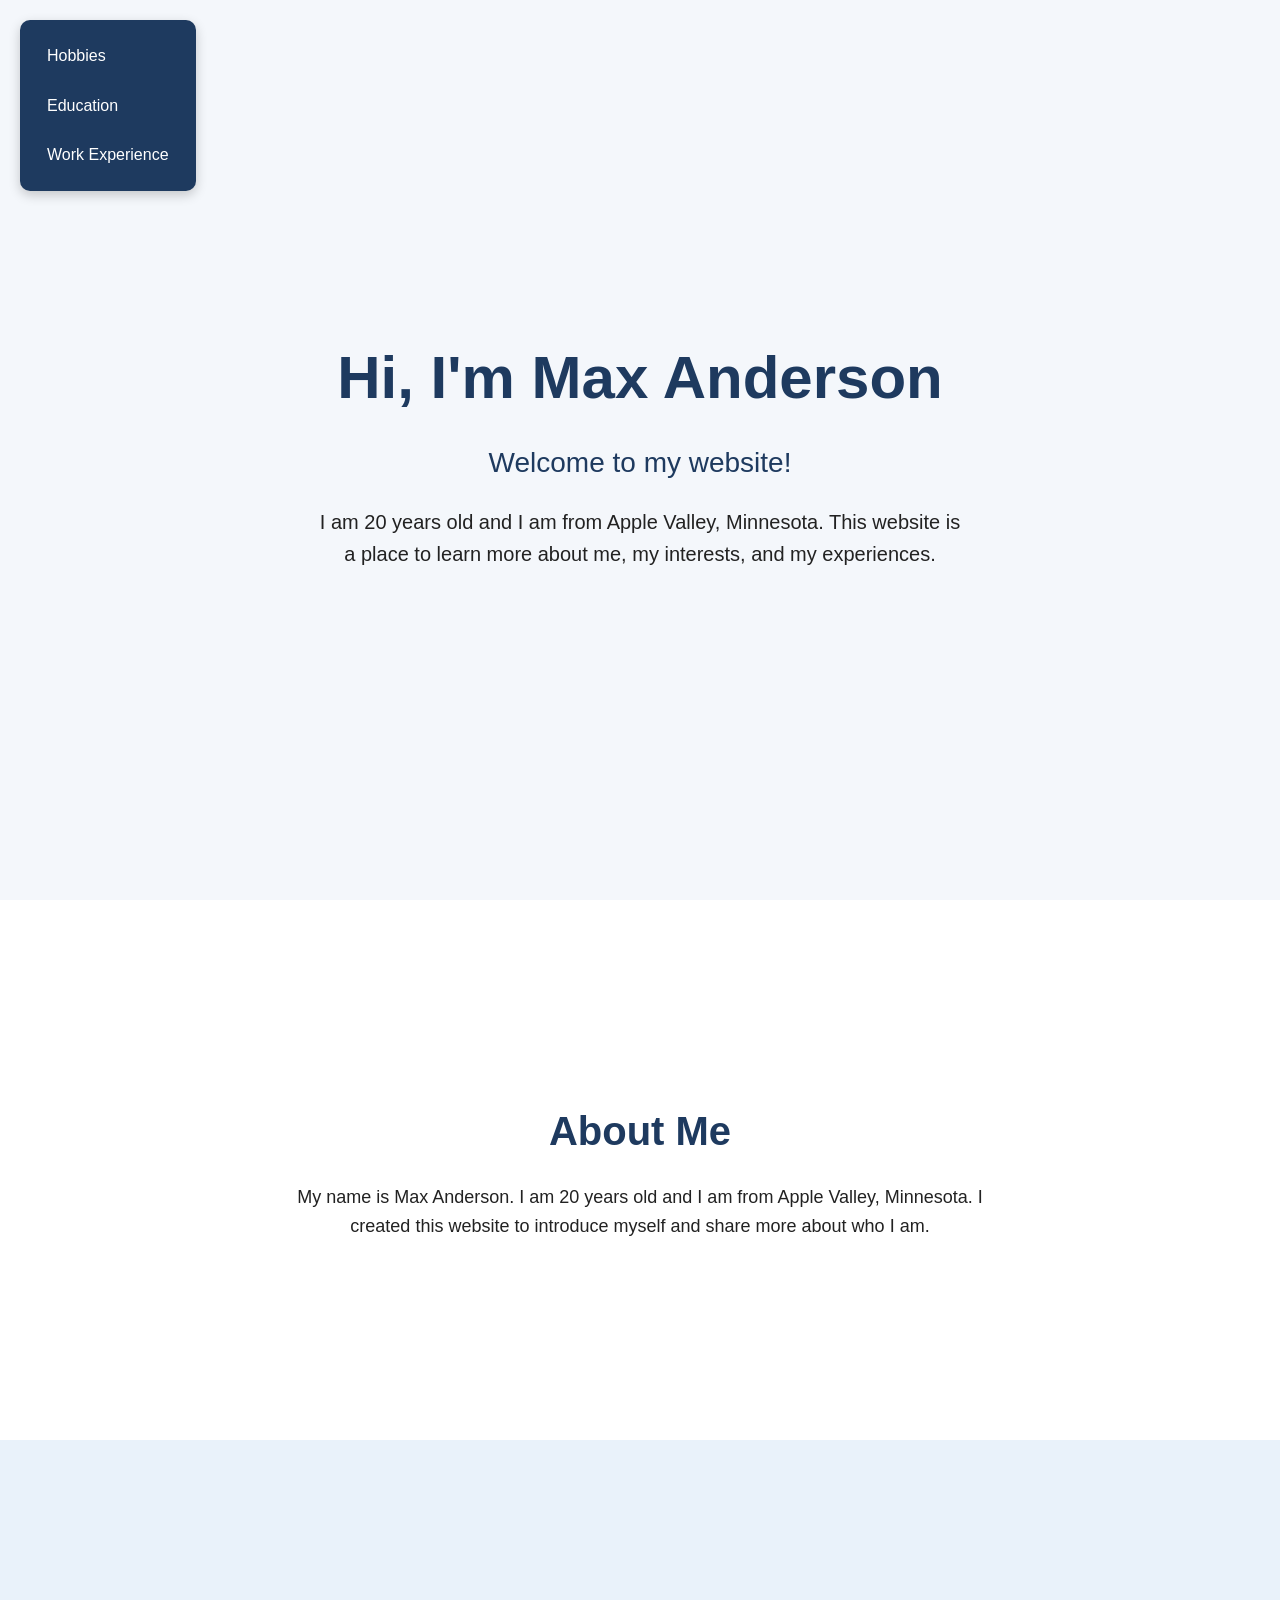
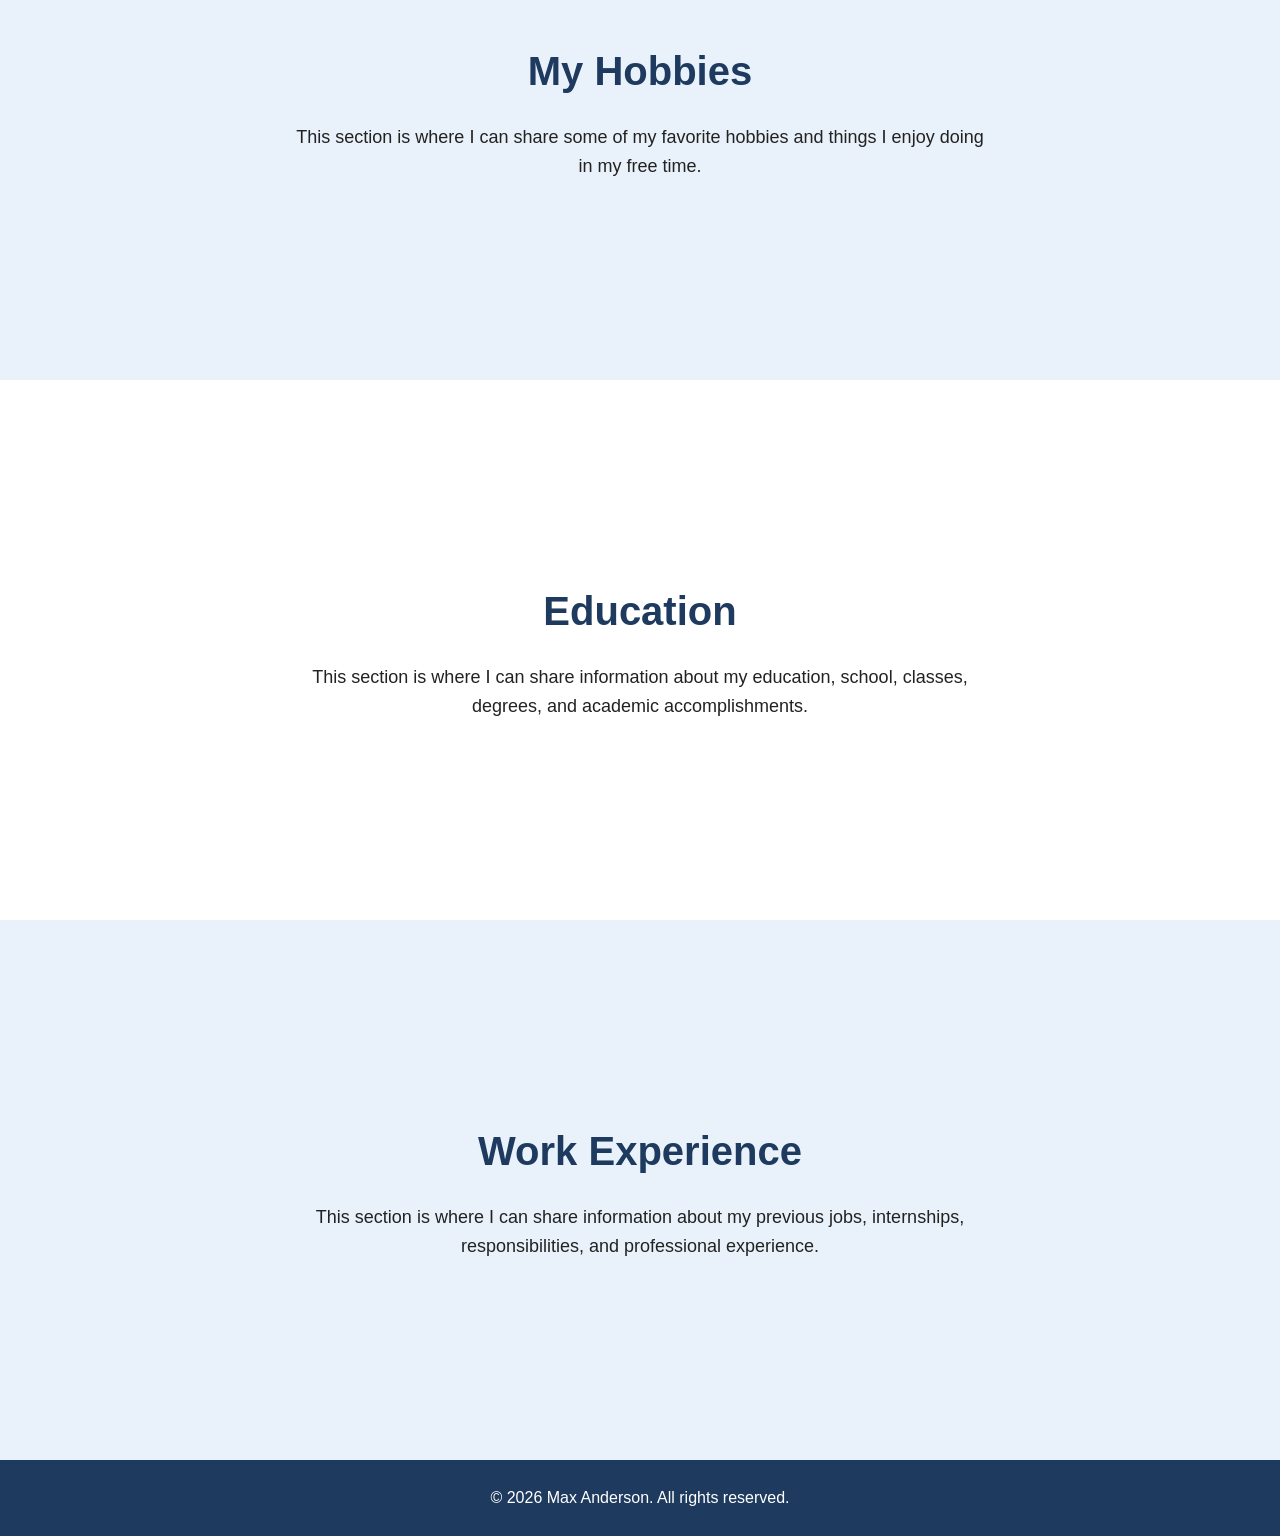
==== index.html @ d9eafe26 "Rename index.html2 to index.html" ====
<!DOCTYPE html>
<html lang="en">
<head>
    <meta charset="UTF-8">
    <meta name="viewport" content="width=device-width, initial-scale=1.0">

    <title>Max Anderson | Personal Website</title>

    <style>
        /* ------------------------------
           GENERAL PAGE STYLING
        ------------------------------ */

        * {
            margin: 0;
            padding: 0;
            box-sizing: border-box;
        }

        html {
            scroll-behavior: smooth;
        }

        body {
            font-family: Arial, sans-serif;
            background-color: #f4f7fb;
            color: #222;
            line-height: 1.6;
        }


        /* ------------------------------
           NAVIGATION
        ------------------------------ */

        #main-navigation {
            position: fixed;
            top: 20px;
            left: 20px;

            display: flex;
            flex-direction: column;
            gap: 8px;

            background-color: #1e3a5f;
            padding: 15px;

            border-radius: 10px;

            box-shadow: 0 4px 12px rgba(0, 0, 0, 0.2);

            z-index: 1000;
        }

        #main-navigation a {
            color: white;
            text-decoration: none;

            font-size: 16px;

            padding: 8px 12px;

            border-radius: 5px;

            transition: background-color 0.3s ease;
        }

        #main-navigation a:hover {
            background-color: #35658f;
        }


        /* ------------------------------
           HERO / HOME SECTION
        ------------------------------ */

        .hero {
            min-height: 100vh;

            display: flex;
            flex-direction: column;

            justify-content: center;
            align-items: center;

            text-align: center;

            padding: 40px 20px;
        }

        .hero h1 {
            font-size: 60px;
            color: #1e3a5f;
            margin-bottom: 15px;
        }

        .hero h2 {
            font-size: 28px;
            font-weight: normal;
            margin-bottom: 20px;
        }

        .hero p {
            font-size: 20px;
            max-width: 650px;
        }


        /* ------------------------------
           GENERAL SECTION STYLING
        ------------------------------ */

        section:not(.hero) {
            min-height: 60vh;

            display: flex;
            flex-direction: column;

            justify-content: center;
            align-items: center;

            text-align: center;

            padding: 80px 20px;
        }

        section h2 {
            font-size: 40px;
            color: #1e3a5f;
            margin-bottom: 20px;
        }

        section p {
            max-width: 700px;
            font-size: 18px;
        }


        /* ------------------------------
           ABOUT SECTION
        ------------------------------ */

        #about {
            background-color: white;
        }


        /* ------------------------------
           HOBBIES SECTION
        ------------------------------ */

        #hobbies {
            background-color: #e9f2fa;
        }


        /* ------------------------------
           EDUCATION SECTION
        ------------------------------ */

        #education {
            background-color: white;
        }


        /* ------------------------------
           WORK EXPERIENCE SECTION
        ------------------------------ */

        #work {
            background-color: #e9f2fa;
        }


        /* ------------------------------
           FOOTER
        ------------------------------ */

        footer {
            background-color: #1e3a5f;
            color: white;

            text-align: center;

            padding: 25px;
        }


        /* ------------------------------
           MOBILE RESPONSIVE DESIGN
        ------------------------------ */

        @media (max-width: 600px) {

            #main-navigation {
                top: 10px;
                left: 10px;

                padding: 10px;
            }

            #main-navigation a {
                font-size: 14px;
                padding: 6px 8px;
            }

            .hero h1 {
                font-size: 42px;
            }

            .hero h2 {
                font-size: 22px;
            }

            .hero p {
                font-size: 17px;
            }

            section h2 {
                font-size: 32px;
            }
        }
    </style>
</head>


<body>

    <!-- ==============================
         NAVIGATION MENU
    =============================== -->

    <nav id="main-navigation">
        <a href="#hobbies">Hobbies</a>
        <a href="#education">Education</a>
        <a href="#work">Work Experience</a>
    </nav>


    <!-- ==============================
         HOME / HERO SECTION
    =============================== -->

    <section class="hero" id="home">

        <h1>Hi, I'm Max Anderson</h1>

        <h2>Welcome to my website!</h2>

        <p>
            I am 20 years old and I am from
            Apple Valley, Minnesota.
            This website is a place to learn
            more about me, my interests, and
            my experiences.
        </p>

    </section>


    <!-- ==============================
         ABOUT ME
    =============================== -->

    <section id="about">

        <h2>About Me</h2>

        <p>
            My name is Max Anderson. I am 20 years old
            and I am from Apple Valley, Minnesota.
            I created this website to introduce myself
            and share more about who I am.
        </p>

    </section>


    <!-- ==============================
         HOBBIES
    =============================== -->

    <section id="hobbies">

        <h2>My Hobbies</h2>

        <p>
            This section is where I can share some of
            my favorite hobbies and things I enjoy
            doing in my free time.
        </p>

    </section>


    <!-- ==============================
         EDUCATION
    =============================== -->

    <section id="education">

        <h2>Education</h2>

        <p>
            This section is where I can share information
            about my education, school, classes, degrees,
            and academic accomplishments.
        </p>

    </section>


    <!-- ==============================
         WORK EXPERIENCE
    =============================== -->

    <section id="work">

        <h2>Work Experience</h2>

        <p>
            This section is where I can share information
            about my previous jobs, internships, responsibilities,
            and professional experience.
        </p>

    </section>


    <!-- ==============================
         FOOTER
    =============================== -->

    <footer>

        <p>
            &copy; 2026 Max Anderson. All rights reserved.
        </p>

    </footer>


    <!-- ==============================
         JAVASCRIPT
    =============================== -->

    <script>

        // Select all navigation links
        const navLinks = document.querySelectorAll(
            "#main-navigation a"
        );

        // Add a click event to each navigation link
        navLinks.forEach(function(link) {

            link.addEventListener("click", function(event) {

                // Get the section the link points to
                const target = document.querySelector(
                    link.getAttribute("href")
                );

                // Smoothly scroll to the section
                if (target) {
                    event.preventDefault();

                    target.scrollIntoView({
                        behavior: "smooth"
                    });
                }

            });

        });

    </script>

</body>
</html>
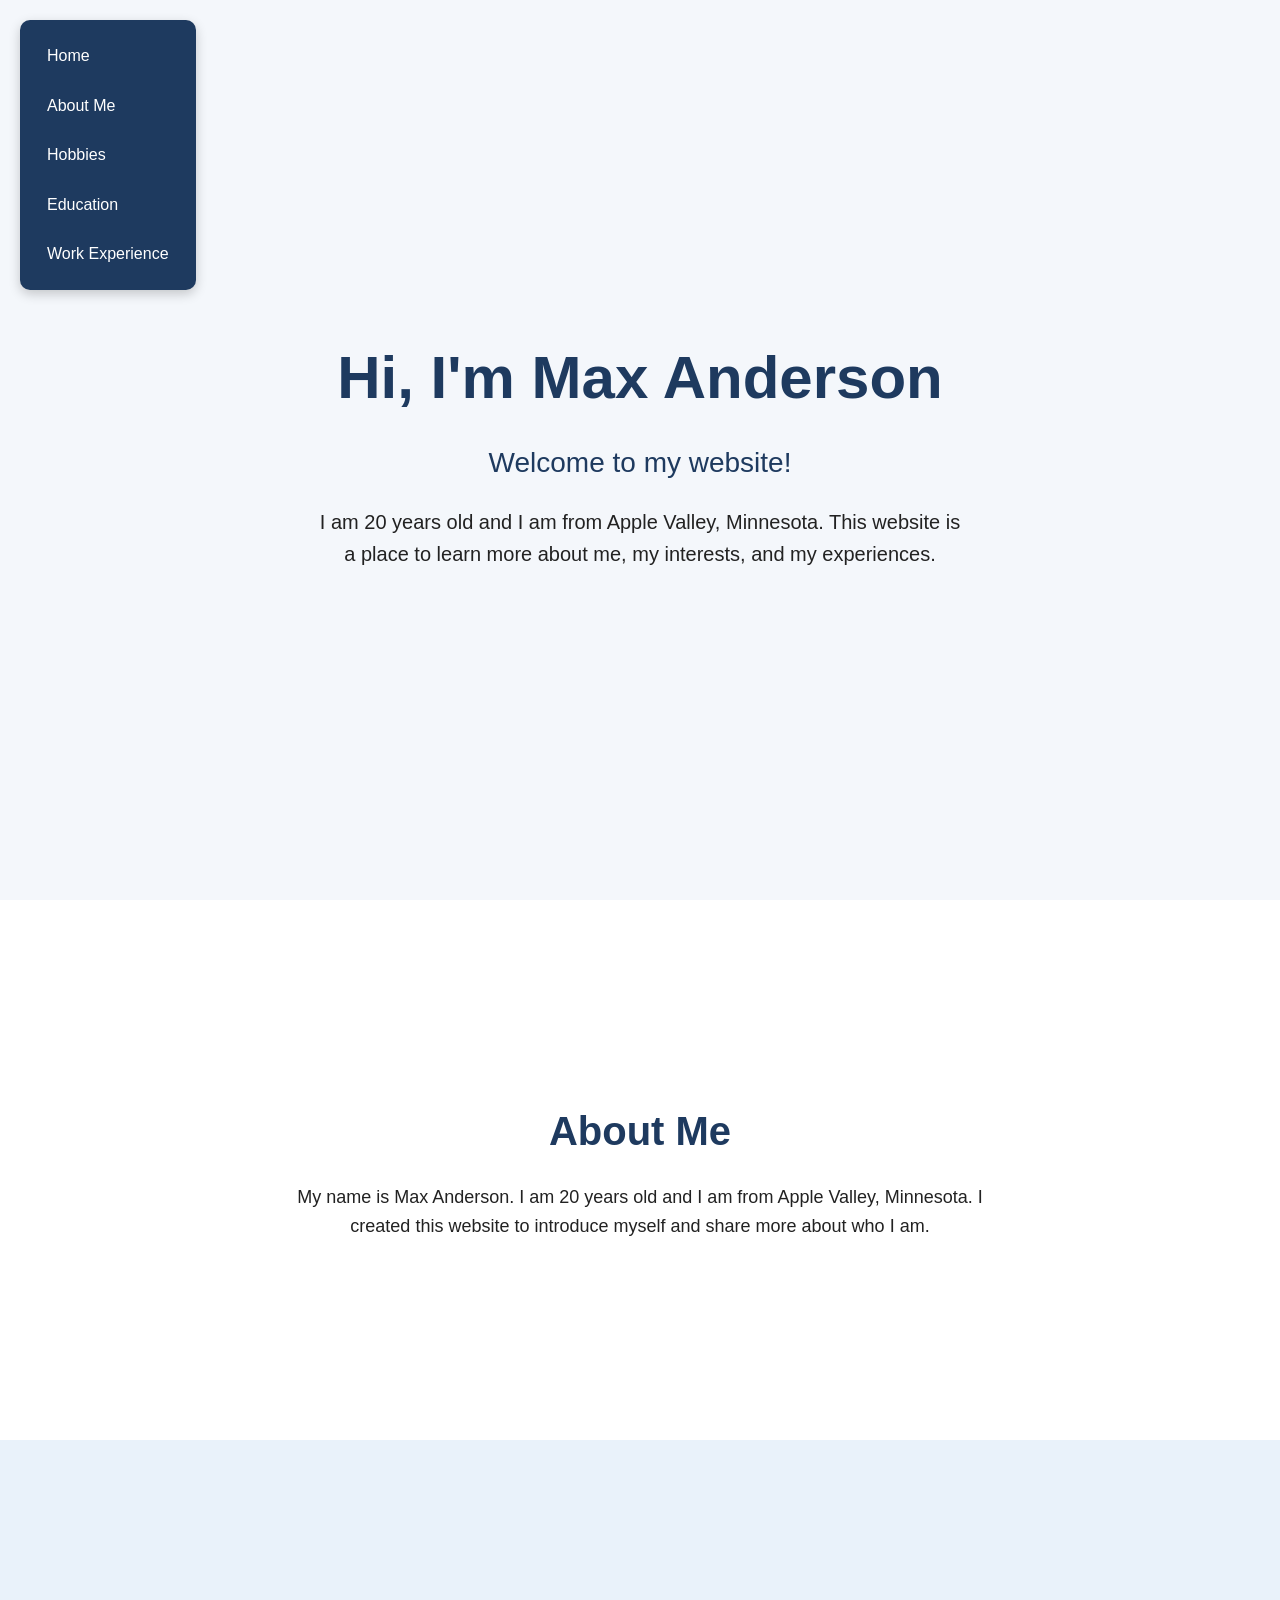
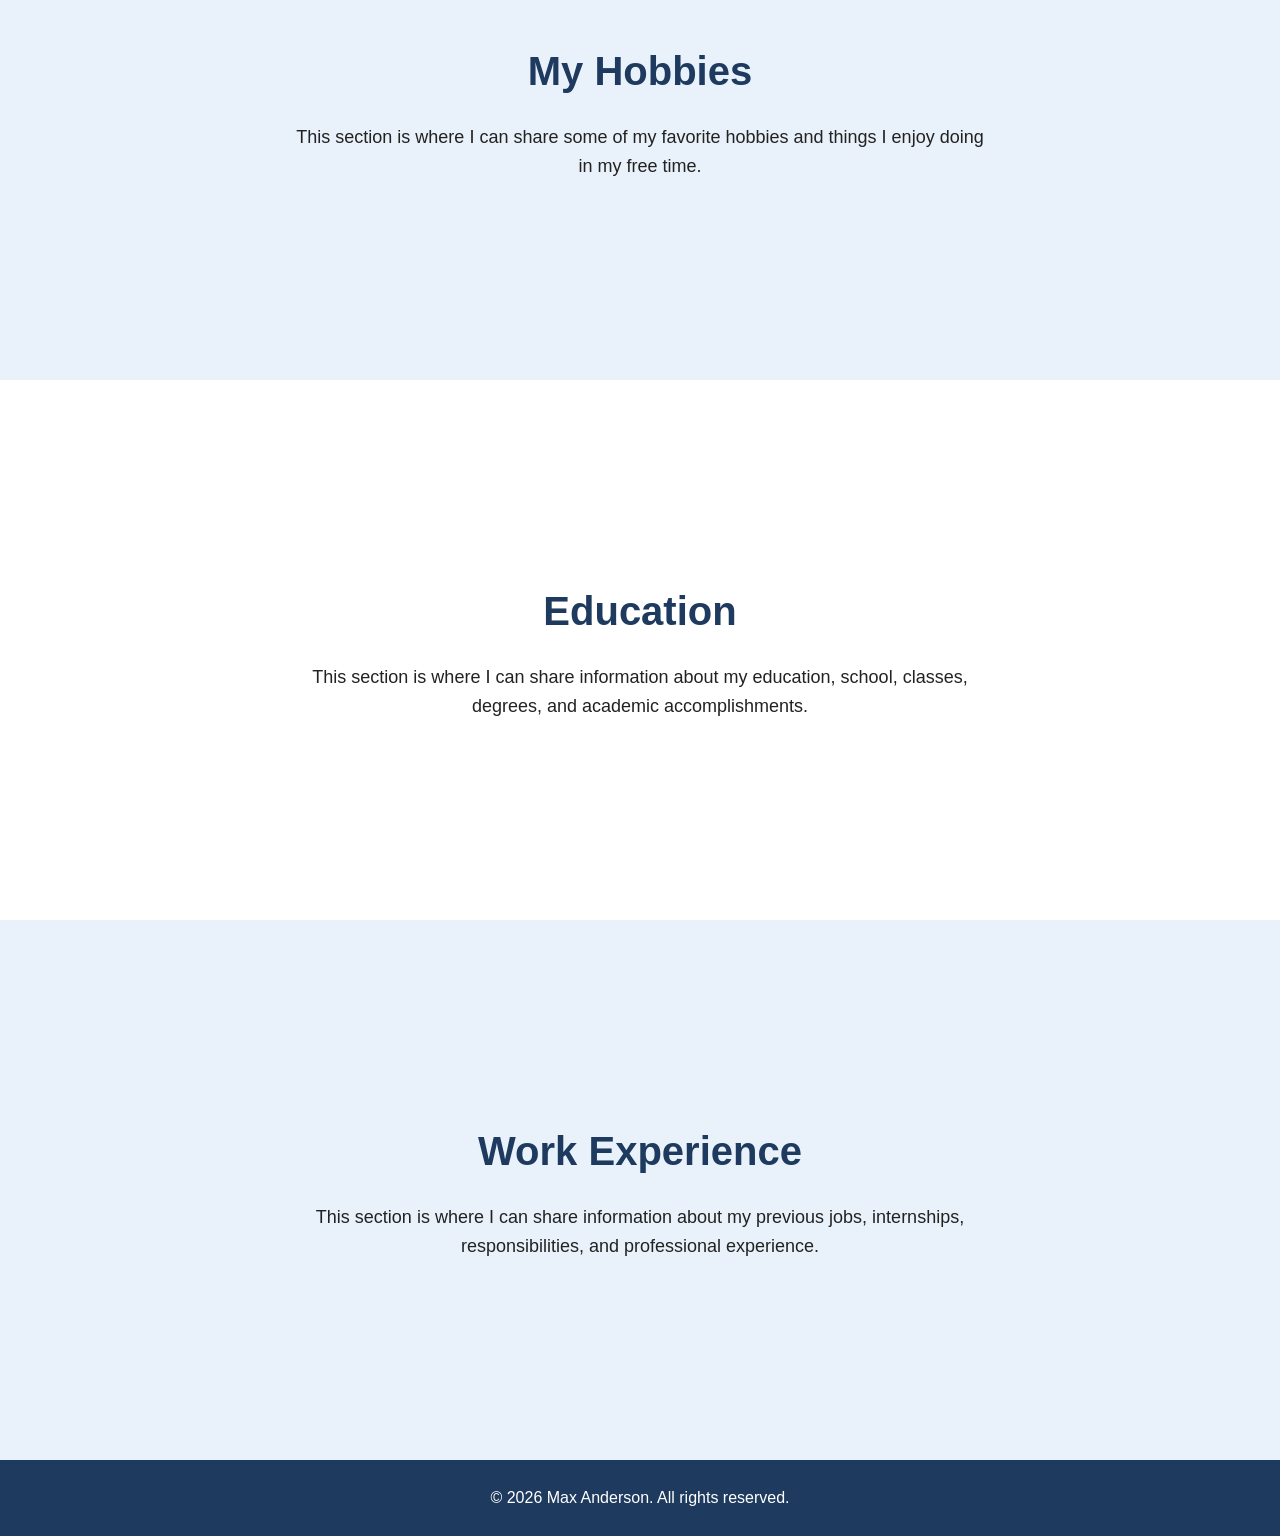
==== commit e17efdd3: "Clean up comments in index.html Removed commented sections for better readability." ====
--- a/index.html
+++ b/index.html
@@ -7,10 +7,6 @@
     <title>Max Anderson | Personal Website</title>
 
     <style>
-        /* ------------------------------
-           GENERAL PAGE STYLING
-        ------------------------------ */
-
         * {
             margin: 0;
             padding: 0;
@@ -28,11 +24,7 @@
             line-height: 1.6;
         }
 
-
-        /* ------------------------------
-           NAVIGATION
-        ------------------------------ */
-
+        /* Navigation */
         #main-navigation {
             position: fixed;
             top: 20px;
@@ -55,11 +47,9 @@
         #main-navigation a {
             color: white;
             text-decoration: none;
-
             font-size: 16px;
 
             padding: 8px 12px;
-
             border-radius: 5px;
 
             transition: background-color 0.3s ease;
@@ -69,17 +59,12 @@
             background-color: #35658f;
         }
 
-
-        /* ------------------------------
-           HERO / HOME SECTION
-        ------------------------------ */
-
+        /* Home */
         .hero {
             min-height: 100vh;
 
             display: flex;
             flex-direction: column;
-
             justify-content: center;
             align-items: center;
 
@@ -105,17 +90,12 @@
             max-width: 650px;
         }
 
-
-        /* ------------------------------
-           GENERAL SECTION STYLING
-        ------------------------------ */
-
+        /* General sections */
         section:not(.hero) {
             min-height: 60vh;
 
             display: flex;
             flex-direction: column;
-
             justify-content: center;
             align-items: center;
 
@@ -135,67 +115,37 @@
             font-size: 18px;
         }
 
-
-        /* ------------------------------
-           ABOUT SECTION
-        ------------------------------ */
-
+        /* Section colors */
         #about {
             background-color: white;
         }
 
-
-        /* ------------------------------
-           HOBBIES SECTION
-        ------------------------------ */
-
         #hobbies {
             background-color: #e9f2fa;
         }
 
-
-        /* ------------------------------
-           EDUCATION SECTION
-        ------------------------------ */
-
         #education {
             background-color: white;
         }
 
-
-        /* ------------------------------
-           WORK EXPERIENCE SECTION
-        ------------------------------ */
-
         #work {
             background-color: #e9f2fa;
         }
 
-
-        /* ------------------------------
-           FOOTER
-        ------------------------------ */
-
+        /* Footer */
         footer {
             background-color: #1e3a5f;
             color: white;
-
             text-align: center;
-
             padding: 25px;
         }
 
-
-        /* ------------------------------
-           MOBILE RESPONSIVE DESIGN
-        ------------------------------ */
-
+        /* Mobile */
         @media (max-width: 600px) {
 
             #main-navigation {
                 top: 10px;
                 left: 10px;
-
                 padding: 10px;
             }
 
@@ -223,24 +173,19 @@
     </style>
 </head>
 
-
 <body>
 
-    <!-- ==============================
-         NAVIGATION MENU
-    =============================== -->
-
+    <!-- Navigation -->
     <nav id="main-navigation">
+        <a href="#home">Home</a>
+        <a href="#about">About Me</a>
         <a href="#hobbies">Hobbies</a>
         <a href="#education">Education</a>
         <a href="#work">Work Experience</a>
     </nav>
 
 
-    <!-- ==============================
-         HOME / HERO SECTION
-    =============================== -->
-
+    <!-- Home -->
     <section class="hero" id="home">
 
         <h1>Hi, I'm Max Anderson</h1>
@@ -258,10 +203,7 @@
     </section>
 
 
-    <!-- ==============================
-         ABOUT ME
-    =============================== -->
-
+    <!-- About Me -->
     <section id="about">
 
         <h2>About Me</h2>
@@ -276,10 +218,7 @@
     </section>
 
 
-    <!-- ==============================
-         HOBBIES
-    =============================== -->
-
+    <!-- Hobbies -->
     <section id="hobbies">
 
         <h2>My Hobbies</h2>
@@ -293,10 +232,7 @@
     </section>
 
 
-    <!-- ==============================
-         EDUCATION
-    =============================== -->
-
+    <!-- Education -->
     <section id="education">
 
         <h2>Education</h2>
@@ -310,10 +246,7 @@
     </section>
 
 
-    <!-- ==============================
-         WORK EXPERIENCE
-    =============================== -->
-
+    <!-- Work Experience -->
     <section id="work">
 
         <h2>Work Experience</h2>
@@ -327,10 +260,7 @@
     </section>
 
 
-    <!-- ==============================
-         FOOTER
-    =============================== -->
-
+    <!-- Footer -->
     <footer>
 
         <p>
@@ -340,41 +270,8 @@
     </footer>
 
 
-    <!-- ==============================
-         JAVASCRIPT
-    =============================== -->
-
-    <script>
-
-        // Select all navigation links
-        const navLinks = document.querySelectorAll(
-            "#main-navigation a"
-        );
-
-        // Add a click event to each navigation link
-        navLinks.forEach(function(link) {
-
-            link.addEventListener("click", function(event) {
-
-                // Get the section the link points to
-                const target = document.querySelector(
-                    link.getAttribute("href")
-                );
-
-                // Smoothly scroll to the section
-                if (target) {
-                    event.preventDefault();
-
-                    target.scrollIntoView({
-                        behavior: "smooth"
-                    });
-                }
-
-            });
-
-        });
-
-    </script>
+    <!-- JavaScript -->
+    <script src="script.js"></script>
 
 </body>
 </html>
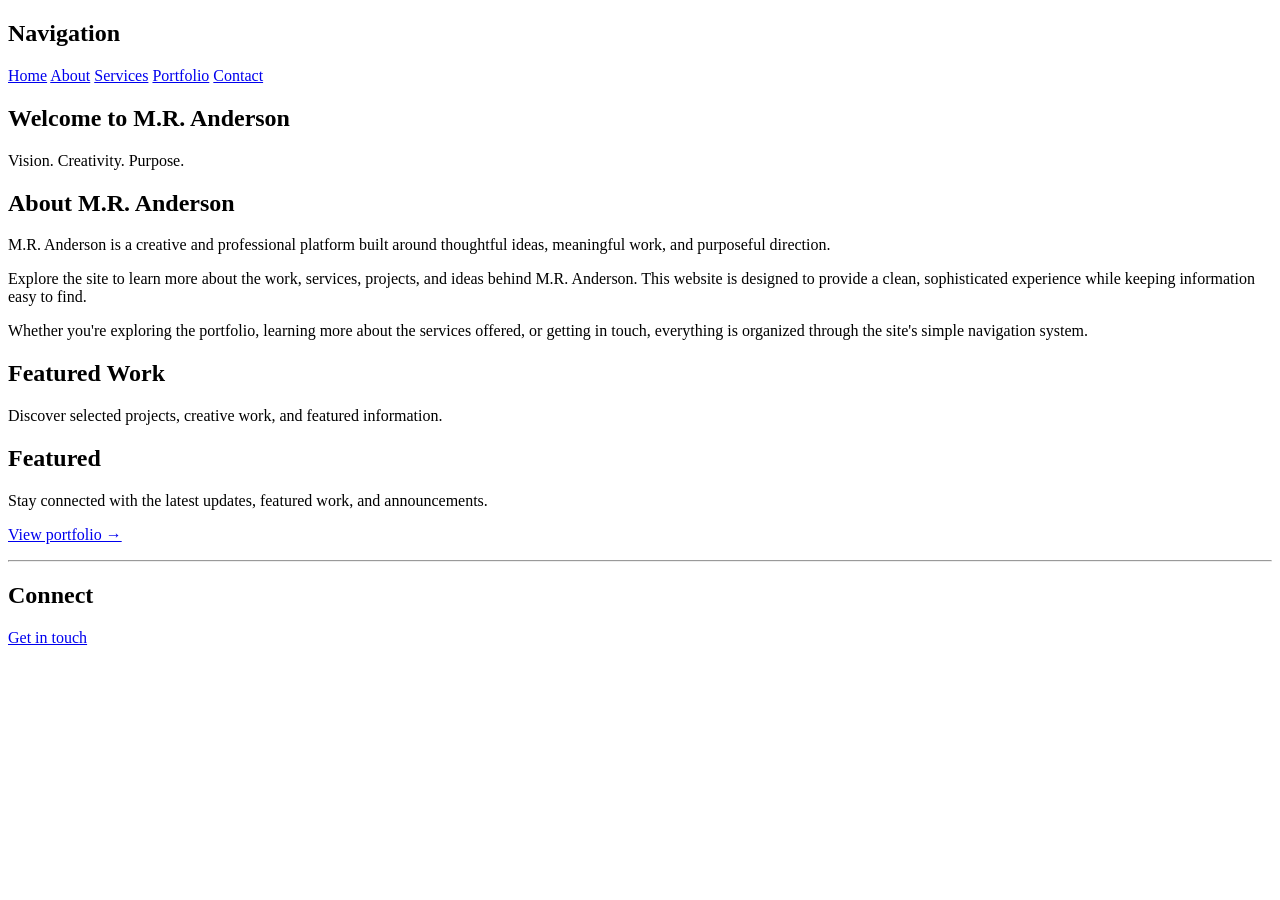
==== commit d5de9513: "Update website title and structure" ====
--- a/index.html
+++ b/index.html
@@ -4,274 +4,157 @@
     <meta charset="UTF-8">
     <meta name="viewport" content="width=device-width, initial-scale=1.0">
 
-    <title>Max Anderson | Personal Website</title>
+    <title>M.R. Anderson</title>
 
-    <style>
-        * {
-            margin: 0;
-            padding: 0;
-            box-sizing: border-box;
-        }
-
-        html {
-            scroll-behavior: smooth;
-        }
-
-        body {
-            font-family: Arial, sans-serif;
-            background-color: #f4f7fb;
-            color: #222;
-            line-height: 1.6;
-        }
-
-        /* Navigation */
-        #main-navigation {
-            position: fixed;
-            top: 20px;
-            left: 20px;
-
-            display: flex;
-            flex-direction: column;
-            gap: 8px;
-
-            background-color: #1e3a5f;
-            padding: 15px;
-
-            border-radius: 10px;
-
-            box-shadow: 0 4px 12px rgba(0, 0, 0, 0.2);
-
-            z-index: 1000;
-        }
-
-        #main-navigation a {
-            color: white;
-            text-decoration: none;
-            font-size: 16px;
-
-            padding: 8px 12px;
-            border-radius: 5px;
-
-            transition: background-color 0.3s ease;
-        }
-
-        #main-navigation a:hover {
-            background-color: #35658f;
-        }
-
-        /* Home */
-        .hero {
-            min-height: 100vh;
-
-            display: flex;
-            flex-direction: column;
-            justify-content: center;
-            align-items: center;
-
-            text-align: center;
-
-            padding: 40px 20px;
-        }
-
-        .hero h1 {
-            font-size: 60px;
-            color: #1e3a5f;
-            margin-bottom: 15px;
-        }
-
-        .hero h2 {
-            font-size: 28px;
-            font-weight: normal;
-            margin-bottom: 20px;
-        }
-
-        .hero p {
-            font-size: 20px;
-            max-width: 650px;
-        }
-
-        /* General sections */
-        section:not(.hero) {
-            min-height: 60vh;
-
-            display: flex;
-            flex-direction: column;
-            justify-content: center;
-            align-items: center;
-
-            text-align: center;
-
-            padding: 80px 20px;
-        }
-
-        section h2 {
-            font-size: 40px;
-            color: #1e3a5f;
-            margin-bottom: 20px;
-        }
-
-        section p {
-            max-width: 700px;
-            font-size: 18px;
-        }
-
-        /* Section colors */
-        #about {
-            background-color: white;
-        }
-
-        #hobbies {
-            background-color: #e9f2fa;
-        }
-
-        #education {
-            background-color: white;
-        }
-
-        #work {
-            background-color: #e9f2fa;
-        }
-
-        /* Footer */
-        footer {
-            background-color: #1e3a5f;
-            color: white;
-            text-align: center;
-            padding: 25px;
-        }
-
-        /* Mobile */
-        @media (max-width: 600px) {
-
-            #main-navigation {
-                top: 10px;
-                left: 10px;
-                padding: 10px;
-            }
-
-            #main-navigation a {
-                font-size: 14px;
-                padding: 6px 8px;
-            }
-
-            .hero h1 {
-                font-size: 42px;
-            }
-
-            .hero h2 {
-                font-size: 22px;
-            }
-
-            .hero p {
-                font-size: 17px;
-            }
-
-            section h2 {
-                font-size: 32px;
-            }
-        }
-    </style>
+    <!-- Shared navigation -->
+    <script src="/js/navigation.js" defer></script>
 </head>
 
 <body>
 
-    <!-- Navigation -->
-    <nav id="main-navigation">
-        <a href="#home">Home</a>
-        <a href="#about">About Me</a>
-        <a href="#hobbies">Hobbies</a>
-        <a href="#education">Education</a>
-        <a href="#work">Work Experience</a>
-    </nav>
+    <!-- =========================================
+         HEADER / LOGO
+         ========================================= -->
+    <div id="site-header"></div>
 
 
-    <!-- Home -->
-    <section class="hero" id="home">
-
-        <h1>Hi, I'm Max Anderson</h1>
-
-        <h2>Welcome to my website!</h2>
-
-        <p>
-            I am 20 years old and I am from
-            Apple Valley, Minnesota.
-            This website is a place to learn
-            more about me, my interests, and
-            my experiences.
-        </p>
-
-    </section>
+    <!-- =========================================
+         PRIMARY NAVIGATION
+         ========================================= -->
+    <div id="site-nav"></div>
 
 
-    <!-- About Me -->
-    <section id="about">
-
-        <h2>About Me</h2>
-
-        <p>
-            My name is Max Anderson. I am 20 years old
-            and I am from Apple Valley, Minnesota.
-            I created this website to introduce myself
-            and share more about who I am.
-        </p>
-
-    </section>
+    <!-- =========================================
+         SECONDARY NAVIGATION
+         ========================================= -->
+    <div id="site-secondary-nav"></div>
 
 
-    <!-- Hobbies -->
-    <section id="hobbies">
+    <!-- =========================================
+         MAIN THREE-COLUMN LAYOUT
+         ========================================= -->
+    <div class="mr-site-shell">
 
-        <h2>My Hobbies</h2>
+        <div class="mr-content-grid">
 
-        <p>
-            This section is where I can share some of
-            my favorite hobbies and things I enjoy
-            doing in my free time.
-        </p>
+            <!-- LEFT COLUMN -->
+            <aside class="mr-side-nav">
 
-    </section>
+                <h2>Navigation</h2>
+
+                <a href="/">Home</a>
+                <a href="/about.html">About</a>
+                <a href="/services.html">Services</a>
+                <a href="/portfolio.html">Portfolio</a>
+                <a href="/contact.html">Contact</a>
+
+            </aside>
 
 
-    <!-- Education -->
-    <section id="education">
+            <!-- CENTER / MAIN CONTENT -->
+            <main class="mr-main">
 
-        <h2>Education</h2>
+                <!-- HERO -->
+                <section class="mr-hero">
 
-        <p>
-            This section is where I can share information
-            about my education, school, classes, degrees,
-            and academic accomplishments.
-        </p>
+                    <div>
+                        <h2>
+                            Welcome to M.R. Anderson
+                        </h2>
 
-    </section>
+                        <p>
+                            Vision. Creativity. Purpose.
+                        </p>
+                    </div>
+
+                </section>
 
 
-    <!-- Work Experience -->
-    <section id="work">
+                <!-- MAIN CONTENT -->
+                <section>
 
-        <h2>Work Experience</h2>
+                    <h2>About M.R. Anderson</h2>
 
-        <p>
-            This section is where I can share information
-            about my previous jobs, internships, responsibilities,
-            and professional experience.
-        </p>
+                    <p>
+                        M.R. Anderson is a creative and professional platform
+                        built around thoughtful ideas, meaningful work, and
+                        purposeful direction.
+                    </p>
 
-    </section>
+                    <p>
+                        Explore the site to learn more about the work,
+                        services, projects, and ideas behind M.R. Anderson.
+                        This website is designed to provide a clean,
+                        sophisticated experience while keeping information
+                        easy to find.
+                    </p>
+
+                    <p>
+                        Whether you're exploring the portfolio, learning more
+                        about the services offered, or getting in touch,
+                        everything is organized through the site's simple
+                        navigation system.
+                    </p>
+
+                </section>
 
 
-    <!-- Footer -->
-    <footer>
+                <!-- FEATURE SECTION -->
+                <section>
 
-        <p>
-            &copy; 2026 Max Anderson. All rights reserved.
-        </p>
+                    <h2>Featured Work</h2>
 
-    </footer>
+                    <p>
+                        Discover selected projects, creative work, and
+                        featured information.
+                    </p>
+
+                </section>
+
+            </main>
 
 
-    <!-- JavaScript -->
-    <script src="script.js"></script>
+            <!-- RIGHT COLUMN -->
+            <aside class="mr-sticky-content">
+
+                <div class="mr-sticky-card">
+
+                    <h2>Featured</h2>
+
+                    <p>
+                        Stay connected with the latest updates,
+                        featured work, and announcements.
+                    </p>
+
+                    <p>
+                        <a href="/portfolio.html">
+                            View portfolio →
+                        </a>
+                    </p>
+
+                    <hr>
+
+                    <h2>Connect</h2>
+
+                    <p>
+                        <a href="/contact.html">
+                            Get in touch
+                        </a>
+                    </p>
+
+                </div>
+
+            </aside>
+
+        </div>
+
+    </div>
+
+
+    <!-- =========================================
+         FOOTER
+         ========================================= -->
+    <div id="site-footer"></div>
 
 </body>
 </html>
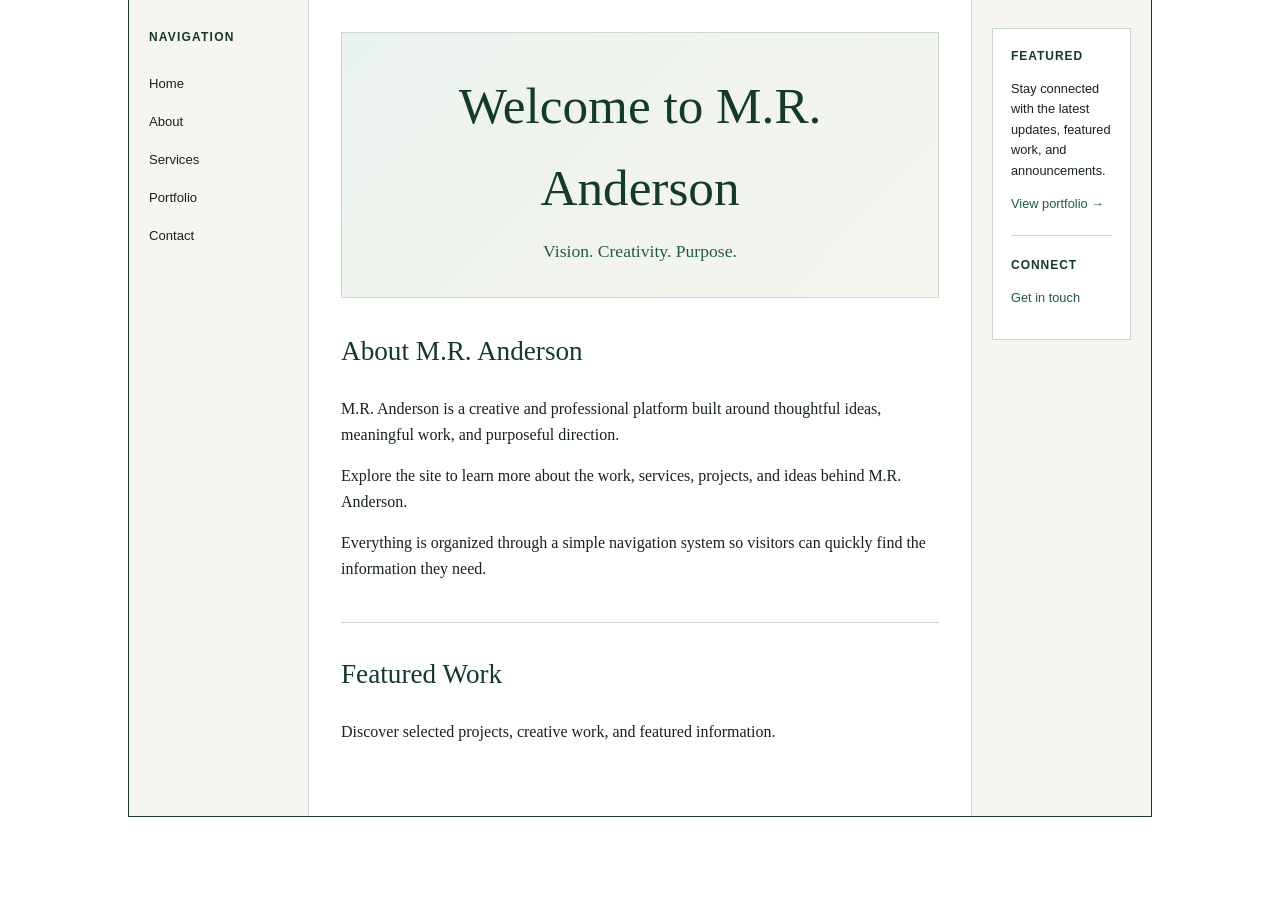
==== commit 9349200d: "Refactor index.html for improved structure and clarity" ====
--- a/index.html
+++ b/index.html
@@ -1,160 +1,254 @@
 <!DOCTYPE html>
 <html lang="en">
+
 <head>
+
     <meta charset="UTF-8">
-    <meta name="viewport" content="width=device-width, initial-scale=1.0">
+
+    <meta
+        name="viewport"
+        content="width=device-width, initial-scale=1.0"
+    >
 
     <title>M.R. Anderson</title>
 
-    <!-- Shared navigation -->
-    <script src="/js/navigation.js" defer></script>
+
+    <!-- =========================================
+         GLOBAL CSS
+         ========================================= -->
+
+    <link
+        rel="stylesheet"
+        href="css/style.css"
+    >
+
+
+    <!-- =========================================
+         SHARED NAVIGATION
+         ========================================= -->
+
+    <script
+        src="js/navigation.js"
+        defer
+    ></script>
+
 </head>
 
+
 <body>
 
-    <!-- =========================================
-         HEADER / LOGO
-         ========================================= -->
+
+    <!-- =========================================
+         SHARED HEADER
+         ========================================= -->
+
     <div id="site-header"></div>
 
 
     <!-- =========================================
          PRIMARY NAVIGATION
          ========================================= -->
+
     <div id="site-nav"></div>
 
 
     <!-- =========================================
          SECONDARY NAVIGATION
          ========================================= -->
+
     <div id="site-secondary-nav"></div>
 
 
     <!-- =========================================
-         MAIN THREE-COLUMN LAYOUT
-         ========================================= -->
+         MAIN WEBSITE
+         ========================================= -->
+
     <div class="mr-site-shell">
 
         <div class="mr-content-grid">
 
-            <!-- LEFT COLUMN -->
+
+            <!-- =================================
+                 LEFT COLUMN
+                 ================================= -->
+
             <aside class="mr-side-nav">
 
-                <h2>Navigation</h2>
-
-                <a href="/">Home</a>
-                <a href="/about.html">About</a>
-                <a href="/services.html">Services</a>
-                <a href="/portfolio.html">Portfolio</a>
-                <a href="/contact.html">Contact</a>
+                <h2>
+                    Navigation
+                </h2>
+
+
+                <a href="index.html">
+                    Home
+                </a>
+
+                <a href="about.html">
+                    About
+                </a>
+
+                <a href="services.html">
+                    Services
+                </a>
+
+                <a href="portfolio.html">
+                    Portfolio
+                </a>
+
+                <a href="contact.html">
+                    Contact
+                </a>
 
             </aside>
 
 
-            <!-- CENTER / MAIN CONTENT -->
+            <!-- =================================
+                 CENTER CONTENT
+                 ================================= -->
+
             <main class="mr-main">
 
+
                 <!-- HERO -->
+
                 <section class="mr-hero">
 
                     <div>
+
                         <h2>
-                            Welcome to M.R. Anderson
+                            Welcome to
+                            M.R. Anderson
                         </h2>
 
                         <p>
                             Vision. Creativity. Purpose.
                         </p>
+
                     </div>
 
                 </section>
 
 
                 <!-- MAIN CONTENT -->
-                <section>
-
-                    <h2>About M.R. Anderson</h2>
-
-                    <p>
-                        M.R. Anderson is a creative and professional platform
-                        built around thoughtful ideas, meaningful work, and
-                        purposeful direction.
-                    </p>
-
-                    <p>
-                        Explore the site to learn more about the work,
-                        services, projects, and ideas behind M.R. Anderson.
-                        This website is designed to provide a clean,
-                        sophisticated experience while keeping information
-                        easy to find.
-                    </p>
-
-                    <p>
-                        Whether you're exploring the portfolio, learning more
-                        about the services offered, or getting in touch,
-                        everything is organized through the site's simple
-                        navigation system.
+
+                <section class="mr-section">
+
+                    <h2>
+                        About M.R. Anderson
+                    </h2>
+
+
+                    <p>
+                        M.R. Anderson is a creative
+                        and professional platform
+                        built around thoughtful ideas,
+                        meaningful work, and purposeful
+                        direction.
+                    </p>
+
+
+                    <p>
+                        Explore the site to learn more
+                        about the work, services,
+                        projects, and ideas behind
+                        M.R. Anderson.
+                    </p>
+
+
+                    <p>
+                        Everything is organized through
+                        a simple navigation system so
+                        visitors can quickly find the
+                        information they need.
                     </p>
 
                 </section>
 
 
-                <!-- FEATURE SECTION -->
-                <section>
-
-                    <h2>Featured Work</h2>
-
-                    <p>
-                        Discover selected projects, creative work, and
-                        featured information.
+                <div class="mr-divider"></div>
+
+
+                <!-- FEATURED WORK -->
+
+                <section class="mr-section">
+
+                    <h2>
+                        Featured Work
+                    </h2>
+
+
+                    <p>
+                        Discover selected projects,
+                        creative work, and featured
+                        information.
                     </p>
 
                 </section>
 
+
             </main>
 
 
-            <!-- RIGHT COLUMN -->
+            <!-- =================================
+                 RIGHT COLUMN
+                 ================================= -->
+
             <aside class="mr-sticky-content">
 
+
                 <div class="mr-sticky-card">
 
-                    <h2>Featured</h2>
-
-                    <p>
-                        Stay connected with the latest updates,
-                        featured work, and announcements.
-                    </p>
-
-                    <p>
-                        <a href="/portfolio.html">
+                    <h2>
+                        Featured
+                    </h2>
+
+
+                    <p>
+                        Stay connected with the latest
+                        updates, featured work, and
+                        announcements.
+                    </p>
+
+
+                    <p>
+                        <a href="portfolio.html">
                             View portfolio →
                         </a>
                     </p>
 
+
                     <hr>
 
-                    <h2>Connect</h2>
-
-                    <p>
-                        <a href="/contact.html">
+
+                    <h2>
+                        Connect
+                    </h2>
+
+
+                    <p>
+                        <a href="contact.html">
                             Get in touch
                         </a>
                     </p>
 
                 </div>
 
+
             </aside>
 
+
         </div>
 
     </div>
 
 
     <!-- =========================================
-         FOOTER
-         ========================================= -->
+         SHARED FOOTER
+         ========================================= -->
+
     <div id="site-footer"></div>
 
+
 </body>
+
 </html>
--- a/css/style.css
+++ b/css/style.css
@@ -0,0 +1,702 @@
+/* =========================================================
+   M.R. ANDERSON
+   GLOBAL WEBSITE STYLES
+   ========================================================= */
+
+
+/* =========================================================
+   COLORS
+   ========================================================= */
+
+:root {
+    --forest-green: #1f5d42;
+    --forest-dark: #123b2a;
+    --forest-light: #eaf2ed;
+
+    --cream: #f7f5ef;
+    --white: #ffffff;
+
+    --text: #17221c;
+    --muted: #66736b;
+
+    --border: #cbd8d0;
+
+    --gold: #c9a45c;
+}
+
+
+/* =========================================================
+   RESET
+   ========================================================= */
+
+* {
+    box-sizing: border-box;
+}
+
+html {
+    scroll-behavior: smooth;
+}
+
+body {
+    margin: 0;
+    padding: 0;
+
+    background: var(--white);
+    color: var(--text);
+
+    font-family:
+        Georgia,
+        "Times New Roman",
+        serif;
+
+    line-height: 1.6;
+}
+
+
+/* =========================================================
+   10% MARGIN ON EACH SIDE
+   ========================================================= */
+
+.mr-site-shell {
+    width: 80%;
+
+    margin-left: 10%;
+    margin-right: 10%;
+}
+
+
+/* =========================================================
+   HEADER
+   ========================================================= */
+
+.mr-header {
+    display: grid;
+
+    grid-template-columns: 180px 1fr;
+
+    min-height: 120px;
+
+    border: 1px solid var(--forest-dark);
+
+    background: var(--white);
+}
+
+
+/* =========================================================
+   LOGO
+   ========================================================= */
+
+.mr-logo {
+    display: flex;
+
+    align-items: center;
+    justify-content: center;
+
+    padding: 20px;
+
+    background: var(--forest-green);
+
+    color: var(--white);
+
+    text-decoration: none;
+
+    font-family:
+        "Brush Script MT",
+        "Segoe Script",
+        "Lucida Handwriting",
+        cursive;
+
+    font-size: 2.4rem;
+
+    font-weight: 600;
+
+    letter-spacing: 0.03em;
+}
+
+.mr-logo:hover {
+    background: var(--forest-dark);
+}
+
+
+/* =========================================================
+   HEADER INFORMATION
+   ========================================================= */
+
+.mr-header-copy {
+    display: flex;
+
+    align-items: center;
+
+    padding: 24px 32px;
+
+    background: var(--cream);
+}
+
+.mr-header-copy h1 {
+    margin: 0 0 5px;
+
+    color: var(--forest-dark);
+
+    font-size: 1.8rem;
+
+    font-weight: 500;
+}
+
+.mr-header-copy p {
+    margin: 0;
+
+    color: var(--muted);
+
+    font-family:
+        Arial,
+        Helvetica,
+        sans-serif;
+
+    font-size: 0.9rem;
+}
+
+
+/* =========================================================
+   PRIMARY NAVIGATION
+   ========================================================= */
+
+.mr-primary-nav {
+    display: flex;
+
+    align-items: center;
+    justify-content: center;
+
+    border-left: 1px solid var(--forest-dark);
+    border-right: 1px solid var(--forest-dark);
+
+    background: var(--forest-green);
+}
+
+.mr-primary-nav a {
+    display: block;
+
+    padding: 12px 24px;
+
+    color: var(--white);
+
+    text-decoration: none;
+
+    font-family:
+        Arial,
+        Helvetica,
+        sans-serif;
+
+    font-size: 0.85rem;
+
+    transition:
+        background 0.2s ease,
+        color 0.2s ease;
+}
+
+.mr-primary-nav a:hover,
+.mr-primary-nav a.is-active {
+    background: var(--cream);
+
+    color: var(--forest-dark);
+}
+
+
+/* =========================================================
+   SECONDARY NAVIGATION
+   ========================================================= */
+
+.mr-secondary-nav {
+    display: flex;
+
+    align-items: center;
+    justify-content: center;
+
+    border-left: 1px solid var(--forest-dark);
+    border-right: 1px solid var(--forest-dark);
+
+    background: var(--forest-dark);
+}
+
+.mr-secondary-nav a {
+    display: block;
+
+    padding: 8px 20px;
+
+    color: var(--white);
+
+    text-decoration: none;
+
+    font-family:
+        Arial,
+        Helvetica,
+        sans-serif;
+
+    font-size: 0.78rem;
+}
+
+.mr-secondary-nav a:hover,
+.mr-secondary-nav a.is-active {
+    background: var(--cream);
+
+    color: var(--forest-dark);
+}
+
+
+/* =========================================================
+   MAIN THREE-COLUMN LAYOUT
+   ========================================================= */
+
+.mr-content-grid {
+    display: grid;
+
+    grid-template-columns:
+        180px
+        minmax(0, 1fr)
+        180px;
+
+    min-height: 550px;
+
+    border:
+        1px solid
+        var(--forest-dark);
+
+    border-top: 0;
+}
+
+
+/* =========================================================
+   LEFT NAVIGATION
+   ========================================================= */
+
+.mr-side-nav {
+    padding: 28px 20px;
+
+    background: var(--cream);
+
+    border-right:
+        1px solid
+        var(--border);
+}
+
+.mr-side-nav h2 {
+    margin:
+        0 0 18px;
+
+    color: var(--forest-dark);
+
+    font-family:
+        Arial,
+        Helvetica,
+        sans-serif;
+
+    font-size: 0.75rem;
+
+    letter-spacing: 0.1em;
+
+    text-transform: uppercase;
+}
+
+.mr-side-nav a {
+    display: block;
+
+    padding: 8px 0;
+
+    color: var(--text);
+
+    text-decoration: none;
+
+    font-family:
+        Arial,
+        Helvetica,
+        sans-serif;
+
+    font-size: 0.82rem;
+
+    border-bottom:
+        1px solid
+        transparent;
+}
+
+.mr-side-nav a:hover,
+.mr-side-nav a.is-active {
+    color: var(--forest-green);
+
+    font-weight: 700;
+}
+
+
+/* =========================================================
+   MAIN CONTENT
+   ========================================================= */
+
+.mr-main {
+    min-width: 0;
+
+    padding: 32px;
+
+    background: var(--white);
+}
+
+.mr-main h2 {
+    margin-top: 0;
+
+    color: var(--forest-dark);
+
+    font-size: 1.7rem;
+
+    font-weight: 500;
+}
+
+.mr-main h3 {
+    color: var(--forest-green);
+
+    font-size: 1.2rem;
+}
+
+.mr-main p {
+    max-width: 750px;
+}
+
+
+/* =========================================================
+   HERO
+   ========================================================= */
+
+.mr-hero {
+    display: flex;
+
+    align-items: center;
+    justify-content: center;
+
+    min-height: 220px;
+
+    margin-bottom: 32px;
+
+    padding: 32px;
+
+    background:
+        linear-gradient(
+            135deg,
+            var(--forest-light),
+            var(--cream)
+        );
+
+    border:
+        1px solid
+        var(--border);
+
+    text-align: center;
+}
+
+.mr-hero h2 {
+    margin: 0;
+
+    color: var(--forest-dark);
+
+    font-size:
+        clamp(
+            2rem,
+            4vw,
+            3.2rem
+        );
+
+    font-weight: 500;
+}
+
+.mr-hero p {
+    margin:
+        8px auto 0;
+
+    color: var(--forest-green);
+
+    font-size: 1.1rem;
+}
+
+
+/* =========================================================
+   CONTENT SECTIONS
+   ========================================================= */
+
+.mr-section {
+    margin-bottom: 40px;
+}
+
+.mr-divider {
+    width: 100%;
+
+    height: 1px;
+
+    margin: 30px 0;
+
+    background: var(--border);
+}
+
+
+/* =========================================================
+   RIGHT STICKY COLUMN
+   ========================================================= */
+
+.mr-sticky-content {
+    padding: 28px 20px;
+
+    background: var(--cream);
+
+    border-left:
+        1px solid
+        var(--border);
+}
+
+.mr-sticky-card {
+    position: sticky;
+
+    top: 20px;
+
+    padding: 18px;
+
+    background: var(--white);
+
+    border:
+        1px solid
+        var(--border);
+
+    font-family:
+        Arial,
+        Helvetica,
+        sans-serif;
+
+    font-size: 0.8rem;
+}
+
+.mr-sticky-card h2 {
+    margin-top: 0;
+
+    color: var(--forest-dark);
+
+    font-size: 0.75rem;
+
+    letter-spacing: 0.08em;
+
+    text-transform: uppercase;
+}
+
+.mr-sticky-card a {
+    color: var(--forest-green);
+
+    text-decoration: none;
+}
+
+.mr-sticky-card a:hover {
+    text-decoration: underline;
+}
+
+.mr-sticky-card hr {
+    margin: 20px 0;
+
+    border: 0;
+
+    border-top:
+        1px solid
+        var(--border);
+}
+
+
+/* =========================================================
+   FOOTER
+   ========================================================= */
+
+.mr-footer {
+    display: flex;
+
+    flex-wrap: wrap;
+
+    align-items: center;
+    justify-content: space-between;
+
+    gap: 15px;
+
+    padding: 18px 24px;
+
+    border:
+        1px solid
+        var(--forest-dark);
+
+    background: var(--forest-dark);
+
+    color: var(--white);
+
+    font-family:
+        Arial,
+        Helvetica,
+        sans-serif;
+
+    font-size: 0.75rem;
+}
+
+.mr-footer a {
+    margin-left: 18px;
+
+    color: var(--white);
+
+    text-decoration: none;
+}
+
+.mr-footer a:hover {
+    color: var(--gold);
+
+    text-decoration: underline;
+}
+
+
+/* =========================================================
+   MOBILE MENU BUTTON
+   ========================================================= */
+
+.mr-mobile-toggle {
+    display: none;
+
+    width: 100%;
+
+    padding: 12px;
+
+    border: 0;
+
+    background: var(--forest-green);
+
+    color: var(--white);
+
+    font-family:
+        Arial,
+        Helvetica,
+        sans-serif;
+
+    font-size: 0.9rem;
+
+    font-weight: 600;
+
+    cursor: pointer;
+}
+
+
+/* =========================================================
+   MOBILE RESPONSIVE
+   ========================================================= */
+
+@media (max-width: 900px) {
+
+    .mr-site-shell {
+        width: 90%;
+
+        margin-left: 5%;
+        margin-right: 5%;
+    }
+
+
+    .mr-header {
+        grid-template-columns: 1fr;
+    }
+
+
+    .mr-logo {
+        min-height: 90px;
+    }
+
+
+    .mr-mobile-toggle {
+        display: block;
+    }
+
+
+    .mr-primary-nav {
+        display: none;
+
+        flex-direction: column;
+
+        align-items: stretch;
+    }
+
+
+    .mr-primary-nav.is-open {
+        display: flex;
+    }
+
+
+    .mr-primary-nav a {
+        text-align: center;
+    }
+
+
+    .mr-content-grid {
+        grid-template-columns: 1fr;
+    }
+
+
+    .mr-side-nav {
+        border-right: 0;
+
+        border-bottom:
+            1px solid
+            var(--border);
+    }
+
+
+    .mr-sticky-content {
+        border-left: 0;
+
+        border-top:
+            1px solid
+            var(--border);
+    }
+
+
+    .mr-main {
+        padding: 24px;
+    }
+
+}
+
+
+/* =========================================================
+   SMALL PHONES
+   ========================================================= */
+
+@media (max-width: 550px) {
+
+    .mr-site-shell {
+        width: 94%;
+
+        margin-left: 3%;
+        margin-right: 3%;
+    }
+
+
+    .mr-header-copy {
+        padding: 20px;
+    }
+
+
+    .mr-main {
+        padding: 20px;
+    }
+
+
+    .mr-hero {
+        min-height: 180px;
+
+        padding: 20px;
+    }
+
+
+    .mr-footer {
+        flex-direction: column;
+
+        align-items: flex-start;
+    }
+
+
+    .mr-footer a {
+        margin-left: 0;
+
+        margin-right: 16px;
+    }
+
+}
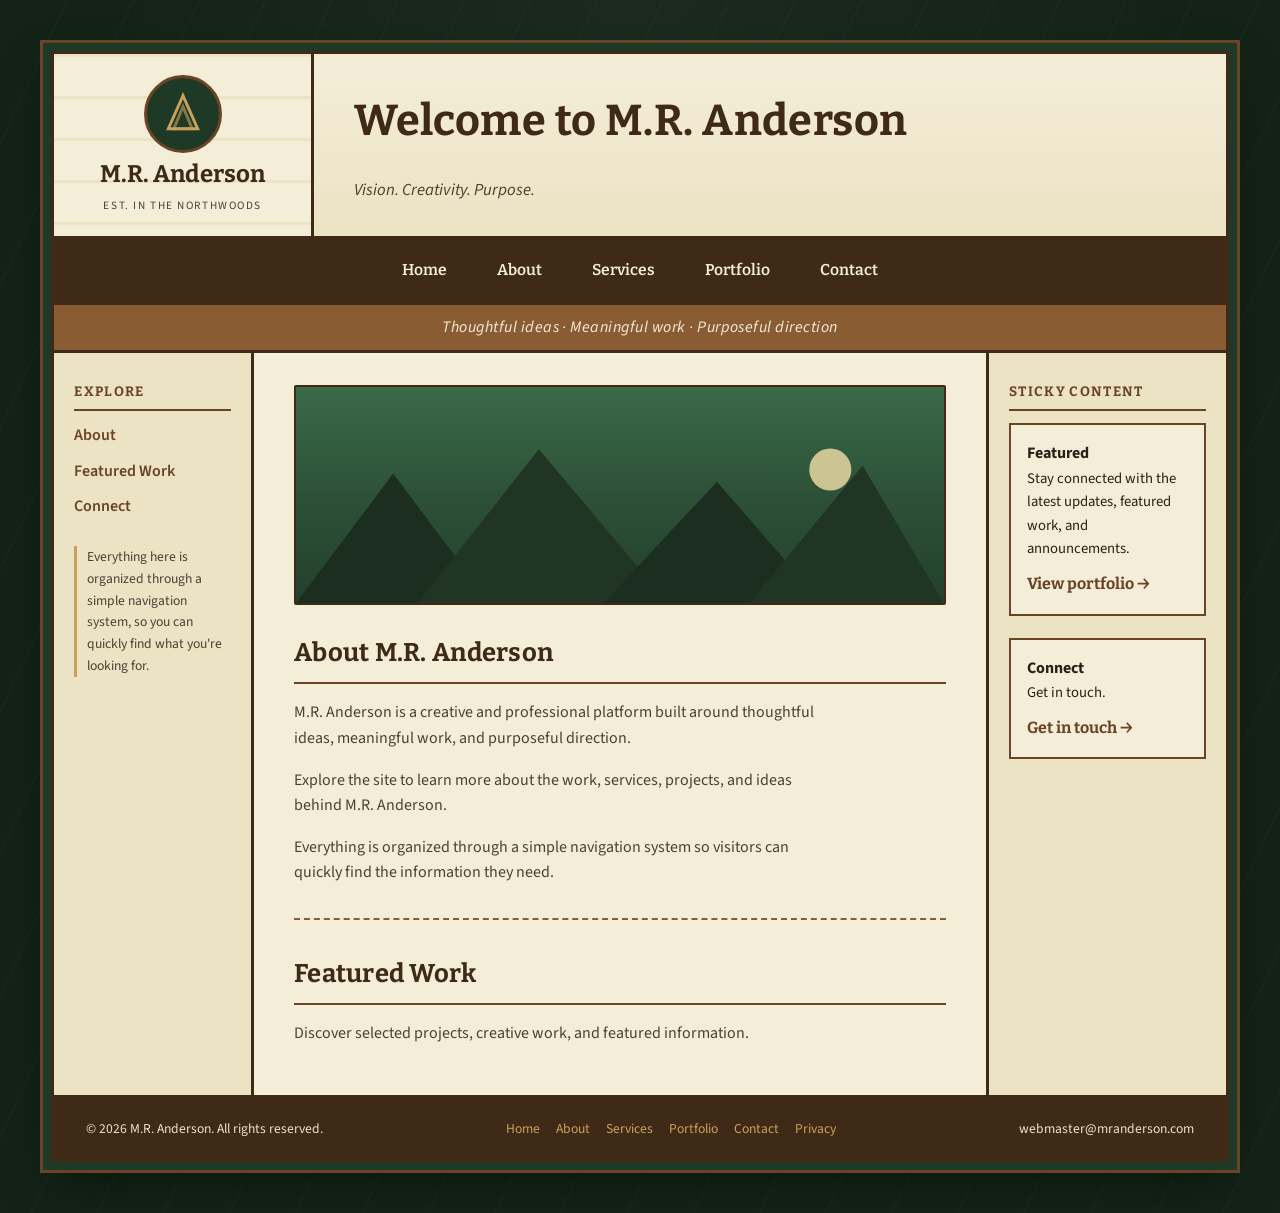
==== commit 1a8bcdde: "Enhance HTML structure and styling Added meta tags for character set and viewport, updated styles fo" ====
--- a/index.html
+++ b/index.html
@@ -1,254 +1,361 @@
 <!DOCTYPE html>
 <html lang="en">
-
 <head>
-
-    <meta charset="UTF-8">
-
-    <meta
-        name="viewport"
-        content="width=device-width, initial-scale=1.0"
-    >
-
-    <title>M.R. Anderson</title>
-
-
-    <!-- =========================================
-         GLOBAL CSS
-         ========================================= -->
-
-    <link
-        rel="stylesheet"
-        href="css/style.css"
-    >
-
-
-    <!-- =========================================
-         SHARED NAVIGATION
-         ========================================= -->
-
-    <script
-        src="js/navigation.js"
-        defer
-    ></script>
-
+<meta charset="UTF-8">
+<meta name="viewport" content="width=device-width, initial-scale=1.0">
+<title>M.R. Anderson</title>
+<link rel="preconnect" href="https://fonts.googleapis.com">
+<link rel="preconnect" href="https://fonts.gstatic.com" crossorigin>
+<link href="https://fonts.googleapis.com/css2?family=Bitter:ital,wght@0,500;0,600;0,700;1,500&family=Source+Sans+3:wght@400;500;600;700&display=swap" rel="stylesheet">
+<style>
+  :root{
+    --forest-dark:#132417;
+    --forest-mid:#1e3a26;
+    --forest-line:#0c1a10;
+    --parchment:#f4eed9;
+    --parchment-dim:#ece2c4;
+    --wood:#6b4426;
+    --wood-dark:#3f2a17;
+    --wood-light:#8a5c34;
+    --gold:#c9a15a;
+    --ink:#2a2015;
+    --ink-soft:#4c4033;
+  }
+
+  *{box-sizing:border-box;}
+  html{scroll-behavior:smooth;}
+
+  body{
+    margin:0;
+    background:
+      radial-gradient(ellipse at top, rgba(255,255,255,0.03), transparent 60%),
+      repeating-linear-gradient(115deg, rgba(255,255,255,0.015) 0px, rgba(255,255,255,0.015) 2px, transparent 2px, transparent 60px),
+      var(--forest-dark);
+    color:var(--ink);
+    font-family:'Source Sans 3', sans-serif;
+    line-height:1.6;
+    padding:clamp(16px, 4vw, 56px);
+  }
+
+  h1,h2,h3{
+    font-family:'Bitter', serif;
+    color:var(--wood-dark);
+    margin:0 0 0.5em 0;
+    letter-spacing:0.01em;
+  }
+
+  a{ color:var(--wood); text-decoration:none; }
+  a:hover{ color:var(--gold); text-decoration:underline; }
+  a:focus-visible, button:focus-visible{ outline:3px solid var(--gold); outline-offset:2px; }
+
+  .frame{
+    max-width:1180px;
+    margin:0 auto;
+    background:var(--parchment);
+    border:3px solid var(--wood-dark);
+    box-shadow:
+      0 0 0 8px var(--forest-mid),
+      0 0 0 11px var(--wood),
+      0 20px 50px rgba(0,0,0,0.45);
+  }
+
+  /* ---------- HEADER ---------- */
+  .header{
+    display:grid;
+    grid-template-columns:260px 1fr;
+    border-bottom:3px solid var(--wood-dark);
+  }
+  .logo-cell{
+    display:flex;
+    flex-direction:column;
+    align-items:center;
+    justify-content:center;
+    gap:8px;
+    padding:20px;
+    border-right:3px solid var(--wood-dark);
+    background:
+      repeating-linear-gradient(180deg, var(--parchment-dim) 0px, var(--parchment-dim) 3px, var(--parchment) 3px, var(--parchment) 42px);
+  }
+  .badge{
+    width:78px; height:78px;
+    border-radius:50%;
+    border:3px solid var(--wood);
+    display:flex; align-items:center; justify-content:center;
+    background:var(--forest-mid);
+  }
+  .badge svg{ width:44px; height:44px; }
+  .logo-cell .wordmark{
+    font-family:'Bitter', serif;
+    font-weight:700;
+    font-size:1.5rem;
+    color:var(--wood-dark);
+    text-align:center;
+    line-height:1.15;
+  }
+  .logo-cell .sub{
+    font-size:0.7rem;
+    letter-spacing:0.14em;
+    color:var(--ink-soft);
+  }
+
+  .hero-banner{
+    padding:32px 40px;
+    display:flex;
+    flex-direction:column;
+    justify-content:center;
+    background:linear-gradient(180deg, var(--parchment) 0%, var(--parchment-dim) 100%);
+  }
+  .hero-banner h1{ font-size:clamp(1.9rem, 4vw, 2.7rem); }
+  .hero-banner p.tagline{
+    font-size:1.05rem;
+    color:var(--ink-soft);
+    font-style:italic;
+    margin:0;
+  }
+
+  /* ---------- NAV ---------- */
+  .nav-primary{
+    display:flex;
+    justify-content:center;
+    gap:clamp(14px,3vw,38px);
+    flex-wrap:wrap;
+    padding:14px 20px;
+    background:var(--wood-dark);
+    border-bottom:3px solid var(--wood-dark);
+  }
+  .nav-primary a{
+    color:var(--parchment);
+    font-family:'Bitter', serif;
+    font-weight:600;
+    font-size:0.98rem;
+    padding:4px 6px;
+    border-bottom:2px solid transparent;
+  }
+  .nav-primary a:hover{
+    color:var(--gold);
+    border-bottom-color:var(--gold);
+    text-decoration:none;
+  }
+
+  .nav-secondary{
+    text-align:center;
+    padding:10px 20px;
+    background:var(--wood-light);
+    color:var(--parchment);
+    font-style:italic;
+    letter-spacing:0.03em;
+    border-bottom:3px solid var(--wood-dark);
+  }
+
+  /* ---------- BODY GRID ---------- */
+  .body-grid{
+    display:grid;
+    grid-template-columns:200px 1fr 240px;
+  }
+
+  .col-left, .col-right{
+    padding:28px 20px;
+    background:var(--parchment-dim);
+  }
+  .col-left{ border-right:3px solid var(--wood-dark); }
+  .col-right{ border-left:3px solid var(--wood-dark); }
+
+  .col-left h3, .col-right h3{
+    font-size:0.85rem;
+    text-transform:uppercase;
+    letter-spacing:0.1em;
+    color:var(--wood);
+    border-bottom:2px solid var(--wood);
+    padding-bottom:6px;
+    margin-bottom:12px;
+  }
+  .col-left ul{ list-style:none; padding:0; margin:0 0 26px 0; }
+  .col-left li{ margin-bottom:10px; }
+  .col-left li a{ font-weight:600; }
+
+  .trail-note{
+    font-size:0.85rem;
+    color:var(--ink-soft);
+    border-left:3px solid var(--gold);
+    padding-left:10px;
+  }
+
+  .sidebar-box{
+    background:var(--parchment);
+    border:2px solid var(--wood);
+    padding:16px;
+    margin-bottom:22px;
+  }
+  .sidebar-box p{ font-size:0.92rem; margin:0 0 10px 0; }
+  .sidebar-box a.cta{
+    font-weight:700;
+    font-family:'Bitter', serif;
+  }
+
+  /* ---------- MAIN CONTENT ---------- */
+  .col-main{
+    padding:32px 40px;
+  }
+
+  .hero-image{
+    height:220px;
+    border-radius:2px;
+    border:2px solid var(--wood-dark);
+    margin-bottom:28px;
+    background:
+      linear-gradient(180deg, #3a6a48 0%, #2c4f36 55%, #23402c 100%);
+    position:relative;
+    overflow:hidden;
+  }
+  .hero-image svg{ position:absolute; bottom:0; left:0; width:100%; height:auto; }
+
+  .col-main h2{
+    font-size:1.6rem;
+    border-bottom:2px solid var(--wood);
+    padding-bottom:8px;
+    margin-top:34px;
+  }
+  .col-main h2:first-of-type{ margin-top:0; }
+  .col-main p{ max-width:68ch; color:var(--ink-soft); }
+
+  .divider{
+    border:none;
+    border-top:2px dashed var(--wood-light);
+    margin:32px 0;
+  }
+
+  /* ---------- FOOTER ---------- */
+  .footer{
+    border-top:3px solid var(--wood-dark);
+    background:var(--wood-dark);
+    color:var(--parchment-dim);
+    padding:20px 32px;
+    font-size:0.85rem;
+    display:flex;
+    flex-wrap:wrap;
+    gap:10px 28px;
+    justify-content:space-between;
+    align-items:center;
+  }
+  .footer a{ color:var(--gold); }
+  .footer .links{ display:flex; gap:16px; flex-wrap:wrap; }
+
+  @media (max-width:820px){
+    .header{ grid-template-columns:1fr; }
+    .logo-cell{ border-right:none; border-bottom:3px solid var(--wood-dark); }
+    .body-grid{ grid-template-columns:1fr; }
+    .col-left, .col-right{ border:none; border-top:3px solid var(--wood-dark); }
+    .col-main{ padding:26px 22px; }
+    .footer{ flex-direction:column; align-items:flex-start; }
+  }
+</style>
 </head>
-
-
 <body>
 
-
-    <!-- =========================================
-         SHARED HEADER
-         ========================================= -->
-
-    <div id="site-header"></div>
-
-
-    <!-- =========================================
-         PRIMARY NAVIGATION
-         ========================================= -->
-
-    <div id="site-nav"></div>
-
-
-    <!-- =========================================
-         SECONDARY NAVIGATION
-         ========================================= -->
-
-    <div id="site-secondary-nav"></div>
-
-
-    <!-- =========================================
-         MAIN WEBSITE
-         ========================================= -->
-
-    <div class="mr-site-shell">
-
-        <div class="mr-content-grid">
-
-
-            <!-- =================================
-                 LEFT COLUMN
-                 ================================= -->
-
-            <aside class="mr-side-nav">
-
-                <h2>
-                    Navigation
-                </h2>
-
-
-                <a href="index.html">
-                    Home
-                </a>
-
-                <a href="about.html">
-                    About
-                </a>
-
-                <a href="services.html">
-                    Services
-                </a>
-
-                <a href="portfolio.html">
-                    Portfolio
-                </a>
-
-                <a href="contact.html">
-                    Contact
-                </a>
-
-            </aside>
-
-
-            <!-- =================================
-                 CENTER CONTENT
-                 ================================= -->
-
-            <main class="mr-main">
-
-
-                <!-- HERO -->
-
-                <section class="mr-hero">
-
-                    <div>
-
-                        <h2>
-                            Welcome to
-                            M.R. Anderson
-                        </h2>
-
-                        <p>
-                            Vision. Creativity. Purpose.
-                        </p>
-
-                    </div>
-
-                </section>
-
-
-                <!-- MAIN CONTENT -->
-
-                <section class="mr-section">
-
-                    <h2>
-                        About M.R. Anderson
-                    </h2>
-
-
-                    <p>
-                        M.R. Anderson is a creative
-                        and professional platform
-                        built around thoughtful ideas,
-                        meaningful work, and purposeful
-                        direction.
-                    </p>
-
-
-                    <p>
-                        Explore the site to learn more
-                        about the work, services,
-                        projects, and ideas behind
-                        M.R. Anderson.
-                    </p>
-
-
-                    <p>
-                        Everything is organized through
-                        a simple navigation system so
-                        visitors can quickly find the
-                        information they need.
-                    </p>
-
-                </section>
-
-
-                <div class="mr-divider"></div>
-
-
-                <!-- FEATURED WORK -->
-
-                <section class="mr-section">
-
-                    <h2>
-                        Featured Work
-                    </h2>
-
-
-                    <p>
-                        Discover selected projects,
-                        creative work, and featured
-                        information.
-                    </p>
-
-                </section>
-
-
-            </main>
-
-
-            <!-- =================================
-                 RIGHT COLUMN
-                 ================================= -->
-
-            <aside class="mr-sticky-content">
-
-
-                <div class="mr-sticky-card">
-
-                    <h2>
-                        Featured
-                    </h2>
-
-
-                    <p>
-                        Stay connected with the latest
-                        updates, featured work, and
-                        announcements.
-                    </p>
-
-
-                    <p>
-                        <a href="portfolio.html">
-                            View portfolio →
-                        </a>
-                    </p>
-
-
-                    <hr>
-
-
-                    <h2>
-                        Connect
-                    </h2>
-
-
-                    <p>
-                        <a href="contact.html">
-                            Get in touch
-                        </a>
-                    </p>
-
-                </div>
-
-
-            </aside>
-
-
-        </div>
-
+<div class="frame">
+
+  <!-- HEADER: Logo + Informational graphic -->
+  <header class="header">
+    <div class="logo-cell">
+      <div class="badge" aria-hidden="true">
+        <svg viewBox="0 0 24 24" fill="none" stroke="#c9a15a" stroke-width="1.6">
+          <path d="M12 2 L20 20 H4 Z"/>
+          <path d="M12 8 L17 20 H7 Z" opacity="0.6"/>
+        </svg>
+      </div>
+      <div class="wordmark">M.R. Anderson</div>
+      <div class="sub">EST. IN THE NORTHWOODS</div>
     </div>
-
-
-    <!-- =========================================
-         SHARED FOOTER
-         ========================================= -->
-
-    <div id="site-footer"></div>
-
+    <div class="hero-banner">
+      <h1>Welcome to M.R. Anderson</h1>
+      <p class="tagline">Vision. Creativity. Purpose.</p>
+    </div>
+  </header>
+
+  <!-- PRIMARY NAVIGATION -->
+  <nav class="nav-primary" aria-label="Primary">
+    <a href="#home">Home</a>
+    <a href="#about">About</a>
+    <a href="#services">Services</a>
+    <a href="#portfolio">Portfolio</a>
+    <a href="#contact">Contact</a>
+  </nav>
+
+  <!-- SECONDARY NAVIGATION / MOTTO STRIP -->
+  <div class="nav-secondary">Thoughtful ideas &middot; Meaningful work &middot; Purposeful direction</div>
+
+  <div class="body-grid">
+
+    <!-- LEFT COLUMN -->
+    <aside class="col-left">
+      <h3>Explore</h3>
+      <ul>
+        <li><a href="#about">About</a></li>
+        <li><a href="#featured-work">Featured Work</a></li>
+        <li><a href="#contact">Connect</a></li>
+      </ul>
+      <p class="trail-note">Everything here is organized through a simple navigation system, so you can quickly find what you're looking for.</p>
+    </aside>
+
+    <!-- MAIN CONTENT -->
+    <main class="col-main" id="home">
+      <div class="hero-image" role="img" aria-label="Illustration of pine trees and mountains at dusk">
+        <svg viewBox="0 0 800 220" preserveAspectRatio="none" xmlns="http://www.w3.org/2000/svg">
+          <polygon points="0,220 120,60 240,220" fill="#1c2e20"/>
+          <polygon points="150,220 300,30 460,220" fill="#213524"/>
+          <polygon points="380,220 520,70 650,220" fill="#1c2e20"/>
+          <polygon points="560,220 700,50 800,220" fill="#213524"/>
+          <circle cx="660" cy="55" r="26" fill="#e8d7a3" opacity="0.85"/>
+        </svg>
+      </div>
+
+      <h2 id="about">About M.R. Anderson</h2>
+      <p>M.R. Anderson is a creative and professional platform built around thoughtful ideas, meaningful work, and purposeful direction.</p>
+      <p>Explore the site to learn more about the work, services, projects, and ideas behind M.R. Anderson.</p>
+      <p>Everything is organized through a simple navigation system so visitors can quickly find the information they need.</p>
+
+      <hr class="divider">
+
+      <h2 id="featured-work">Featured Work</h2>
+      <p>Discover selected projects, creative work, and featured information.</p>
+    </main>
+
+    <!-- RIGHT COLUMN -->
+    <aside class="col-right">
+      <h3>Sticky Content</h3>
+      <div class="sidebar-box">
+        <strong>Featured</strong>
+        <p>Stay connected with the latest updates, featured work, and announcements.</p>
+        <a class="cta" href="#portfolio">View portfolio &rarr;</a>
+      </div>
+      <div class="sidebar-box" id="contact">
+        <strong>Connect</strong>
+        <p>Get in touch.</p>
+        <a class="cta" href="mailto:hello@mranderson.com">Get in touch &rarr;</a>
+      </div>
+    </aside>
+
+  </div>
+
+  <!-- FOOTER -->
+  <footer class="footer">
+    <div>&copy; <span id="year">2026</span> M.R. Anderson. All rights reserved.</div>
+    <nav class="links" aria-label="Footer">
+      <a href="#home">Home</a>
+      <a href="#about">About</a>
+      <a href="#services">Services</a>
+      <a href="#portfolio">Portfolio</a>
+      <a href="#contact">Contact</a>
+      <a href="#privacy">Privacy</a>
+    </nav>
+    <div>webmaster&#64;mranderson.com</div>
+  </footer>
+
+</div>
+
+<script>
+  document.getElementById('year').textContent = new Date().getFullYear();
+</script>
 
 </body>
-
 </html>
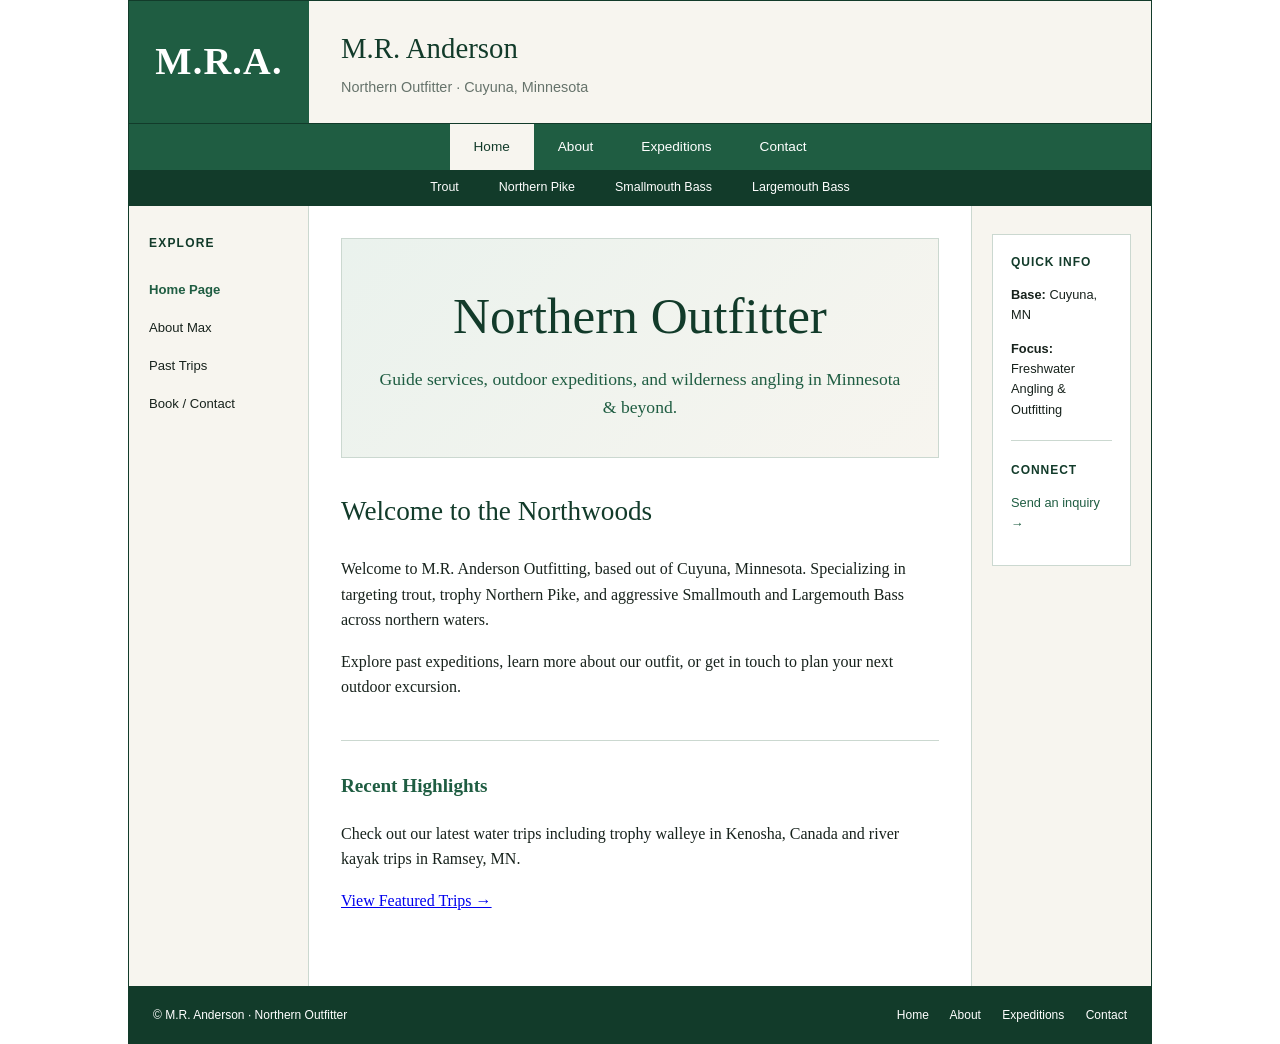
==== commit fbae761e: "Refactor index.html for improved layout and styling Updated HTML structure and styles for M.R. Ander" ====
--- a/index.html
+++ b/index.html
@@ -1,361 +1,103 @@
 <!DOCTYPE html>
 <html lang="en">
 <head>
-<meta charset="UTF-8">
-<meta name="viewport" content="width=device-width, initial-scale=1.0">
-<title>M.R. Anderson</title>
-<link rel="preconnect" href="https://fonts.googleapis.com">
-<link rel="preconnect" href="https://fonts.gstatic.com" crossorigin>
-<link href="https://fonts.googleapis.com/css2?family=Bitter:ital,wght@0,500;0,600;0,700;1,500&family=Source+Sans+3:wght@400;500;600;700&display=swap" rel="stylesheet">
-<style>
-  :root{
-    --forest-dark:#132417;
-    --forest-mid:#1e3a26;
-    --forest-line:#0c1a10;
-    --parchment:#f4eed9;
-    --parchment-dim:#ece2c4;
-    --wood:#6b4426;
-    --wood-dark:#3f2a17;
-    --wood-light:#8a5c34;
-    --gold:#c9a15a;
-    --ink:#2a2015;
-    --ink-soft:#4c4033;
-  }
-
-  *{box-sizing:border-box;}
-  html{scroll-behavior:smooth;}
-
-  body{
-    margin:0;
-    background:
-      radial-gradient(ellipse at top, rgba(255,255,255,0.03), transparent 60%),
-      repeating-linear-gradient(115deg, rgba(255,255,255,0.015) 0px, rgba(255,255,255,0.015) 2px, transparent 2px, transparent 60px),
-      var(--forest-dark);
-    color:var(--ink);
-    font-family:'Source Sans 3', sans-serif;
-    line-height:1.6;
-    padding:clamp(16px, 4vw, 56px);
-  }
-
-  h1,h2,h3{
-    font-family:'Bitter', serif;
-    color:var(--wood-dark);
-    margin:0 0 0.5em 0;
-    letter-spacing:0.01em;
-  }
-
-  a{ color:var(--wood); text-decoration:none; }
-  a:hover{ color:var(--gold); text-decoration:underline; }
-  a:focus-visible, button:focus-visible{ outline:3px solid var(--gold); outline-offset:2px; }
-
-  .frame{
-    max-width:1180px;
-    margin:0 auto;
-    background:var(--parchment);
-    border:3px solid var(--wood-dark);
-    box-shadow:
-      0 0 0 8px var(--forest-mid),
-      0 0 0 11px var(--wood),
-      0 20px 50px rgba(0,0,0,0.45);
-  }
-
-  /* ---------- HEADER ---------- */
-  .header{
-    display:grid;
-    grid-template-columns:260px 1fr;
-    border-bottom:3px solid var(--wood-dark);
-  }
-  .logo-cell{
-    display:flex;
-    flex-direction:column;
-    align-items:center;
-    justify-content:center;
-    gap:8px;
-    padding:20px;
-    border-right:3px solid var(--wood-dark);
-    background:
-      repeating-linear-gradient(180deg, var(--parchment-dim) 0px, var(--parchment-dim) 3px, var(--parchment) 3px, var(--parchment) 42px);
-  }
-  .badge{
-    width:78px; height:78px;
-    border-radius:50%;
-    border:3px solid var(--wood);
-    display:flex; align-items:center; justify-content:center;
-    background:var(--forest-mid);
-  }
-  .badge svg{ width:44px; height:44px; }
-  .logo-cell .wordmark{
-    font-family:'Bitter', serif;
-    font-weight:700;
-    font-size:1.5rem;
-    color:var(--wood-dark);
-    text-align:center;
-    line-height:1.15;
-  }
-  .logo-cell .sub{
-    font-size:0.7rem;
-    letter-spacing:0.14em;
-    color:var(--ink-soft);
-  }
-
-  .hero-banner{
-    padding:32px 40px;
-    display:flex;
-    flex-direction:column;
-    justify-content:center;
-    background:linear-gradient(180deg, var(--parchment) 0%, var(--parchment-dim) 100%);
-  }
-  .hero-banner h1{ font-size:clamp(1.9rem, 4vw, 2.7rem); }
-  .hero-banner p.tagline{
-    font-size:1.05rem;
-    color:var(--ink-soft);
-    font-style:italic;
-    margin:0;
-  }
-
-  /* ---------- NAV ---------- */
-  .nav-primary{
-    display:flex;
-    justify-content:center;
-    gap:clamp(14px,3vw,38px);
-    flex-wrap:wrap;
-    padding:14px 20px;
-    background:var(--wood-dark);
-    border-bottom:3px solid var(--wood-dark);
-  }
-  .nav-primary a{
-    color:var(--parchment);
-    font-family:'Bitter', serif;
-    font-weight:600;
-    font-size:0.98rem;
-    padding:4px 6px;
-    border-bottom:2px solid transparent;
-  }
-  .nav-primary a:hover{
-    color:var(--gold);
-    border-bottom-color:var(--gold);
-    text-decoration:none;
-  }
-
-  .nav-secondary{
-    text-align:center;
-    padding:10px 20px;
-    background:var(--wood-light);
-    color:var(--parchment);
-    font-style:italic;
-    letter-spacing:0.03em;
-    border-bottom:3px solid var(--wood-dark);
-  }
-
-  /* ---------- BODY GRID ---------- */
-  .body-grid{
-    display:grid;
-    grid-template-columns:200px 1fr 240px;
-  }
-
-  .col-left, .col-right{
-    padding:28px 20px;
-    background:var(--parchment-dim);
-  }
-  .col-left{ border-right:3px solid var(--wood-dark); }
-  .col-right{ border-left:3px solid var(--wood-dark); }
-
-  .col-left h3, .col-right h3{
-    font-size:0.85rem;
-    text-transform:uppercase;
-    letter-spacing:0.1em;
-    color:var(--wood);
-    border-bottom:2px solid var(--wood);
-    padding-bottom:6px;
-    margin-bottom:12px;
-  }
-  .col-left ul{ list-style:none; padding:0; margin:0 0 26px 0; }
-  .col-left li{ margin-bottom:10px; }
-  .col-left li a{ font-weight:600; }
-
-  .trail-note{
-    font-size:0.85rem;
-    color:var(--ink-soft);
-    border-left:3px solid var(--gold);
-    padding-left:10px;
-  }
-
-  .sidebar-box{
-    background:var(--parchment);
-    border:2px solid var(--wood);
-    padding:16px;
-    margin-bottom:22px;
-  }
-  .sidebar-box p{ font-size:0.92rem; margin:0 0 10px 0; }
-  .sidebar-box a.cta{
-    font-weight:700;
-    font-family:'Bitter', serif;
-  }
-
-  /* ---------- MAIN CONTENT ---------- */
-  .col-main{
-    padding:32px 40px;
-  }
-
-  .hero-image{
-    height:220px;
-    border-radius:2px;
-    border:2px solid var(--wood-dark);
-    margin-bottom:28px;
-    background:
-      linear-gradient(180deg, #3a6a48 0%, #2c4f36 55%, #23402c 100%);
-    position:relative;
-    overflow:hidden;
-  }
-  .hero-image svg{ position:absolute; bottom:0; left:0; width:100%; height:auto; }
-
-  .col-main h2{
-    font-size:1.6rem;
-    border-bottom:2px solid var(--wood);
-    padding-bottom:8px;
-    margin-top:34px;
-  }
-  .col-main h2:first-of-type{ margin-top:0; }
-  .col-main p{ max-width:68ch; color:var(--ink-soft); }
-
-  .divider{
-    border:none;
-    border-top:2px dashed var(--wood-light);
-    margin:32px 0;
-  }
-
-  /* ---------- FOOTER ---------- */
-  .footer{
-    border-top:3px solid var(--wood-dark);
-    background:var(--wood-dark);
-    color:var(--parchment-dim);
-    padding:20px 32px;
-    font-size:0.85rem;
-    display:flex;
-    flex-wrap:wrap;
-    gap:10px 28px;
-    justify-content:space-between;
-    align-items:center;
-  }
-  .footer a{ color:var(--gold); }
-  .footer .links{ display:flex; gap:16px; flex-wrap:wrap; }
-
-  @media (max-width:820px){
-    .header{ grid-template-columns:1fr; }
-    .logo-cell{ border-right:none; border-bottom:3px solid var(--wood-dark); }
-    .body-grid{ grid-template-columns:1fr; }
-    .col-left, .col-right{ border:none; border-top:3px solid var(--wood-dark); }
-    .col-main{ padding:26px 22px; }
-    .footer{ flex-direction:column; align-items:flex-start; }
-  }
-</style>
+    <meta charset="UTF-8">
+    <meta name="viewport" content="width=device-width, initial-scale=1.0">
+    <title>Home | M.R. Anderson - Northern Outfitter</title>
+    <link rel="stylesheet" href="css/style.css">
+    <script src="js/nav.js" defer></script>
 </head>
 <body>
 
-<div class="frame">
+<div class="mr-site-shell">
 
-  <!-- HEADER: Logo + Informational graphic -->
-  <header class="header">
-    <div class="logo-cell">
-      <div class="badge" aria-hidden="true">
-        <svg viewBox="0 0 24 24" fill="none" stroke="#c9a15a" stroke-width="1.6">
-          <path d="M12 2 L20 20 H4 Z"/>
-          <path d="M12 8 L17 20 H7 Z" opacity="0.6"/>
-        </svg>
-      </div>
-      <div class="wordmark">M.R. Anderson</div>
-      <div class="sub">EST. IN THE NORTHWOODS</div>
+    <!-- HEADER -->
+    <header class="mr-header">
+        <a href="index.html" class="mr-logo">M.R.A.</a>
+        <div class="mr-header-copy">
+            <div>
+                <h1>M.R. Anderson</h1>
+                <p>Northern Outfitter &middot; Cuyuna, Minnesota</p>
+            </div>
+        </div>
+    </header>
+
+    <button class="mr-mobile-toggle" aria-label="Toggle navigation menu">Menu Navigation</button>
+
+    <!-- PRIMARY NAVIGATION -->
+    <nav class="mr-primary-nav">
+        <a href="index.html">Home</a>
+        <a href="about.html">About</a>
+        <a href="portfolio.html">Expeditions</a>
+        <a href="contact.html">Contact</a>
+    </nav>
+
+    <div class="mr-secondary-nav">
+        <a href="#">Trout</a>
+        <a href="#">Northern Pike</a>
+        <a href="#">Smallmouth Bass</a>
+        <a href="#">Largemouth Bass</a>
     </div>
-    <div class="hero-banner">
-      <h1>Welcome to M.R. Anderson</h1>
-      <p class="tagline">Vision. Creativity. Purpose.</p>
+
+    <!-- MAIN GRID LAYOUT -->
+    <div class="mr-content-grid">
+
+        <aside class="mr-side-nav">
+            <h2>Explore</h2>
+            <a href="index.html">Home Page</a>
+            <a href="about.html">About Max</a>
+            <a href="portfolio.html">Past Trips</a>
+            <a href="contact.html">Book / Contact</a>
+        </aside>
+
+        <main class="mr-main">
+            <section class="mr-hero">
+                <div>
+                    <h2>Northern Outfitter</h2>
+                    <p>Guide services, outdoor expeditions, and wilderness angling in Minnesota & beyond.</p>
+                </div>
+            </section>
+
+            <section class="mr-section">
+                <h2>Welcome to the Northwoods</h2>
+                <p>Welcome to M.R. Anderson Outfitting, based out of Cuyuna, Minnesota. Specializing in targeting trout, trophy Northern Pike, and aggressive Smallmouth and Largemouth Bass across northern waters.</p>
+                <p>Explore past expeditions, learn more about our outfit, or get in touch to plan your next outdoor excursion.</p>
+            </section>
+
+            <div class="mr-divider"></div>
+
+            <section class="mr-section">
+                <h3>Recent Highlights</h3>
+                <p>Check out our latest water trips including trophy walleye in Kenosha, Canada and river kayak trips in Ramsey, MN.</p>
+                <p><a href="portfolio.html">View Featured Trips &rarr;</a></p>
+            </section>
+        </main>
+
+        <aside class="mr-sticky-content">
+            <div class="mr-sticky-card">
+                <h2>Quick Info</h2>
+                <p><strong>Base:</strong> Cuyuna, MN</p>
+                <p><strong>Focus:</strong> Freshwater Angling & Outfitting</p>
+                <hr>
+                <h2>Connect</h2>
+                <p><a href="contact.html">Send an inquiry &rarr;</a></p>
+            </div>
+        </aside>
+
     </div>
-  </header>
 
-  <!-- PRIMARY NAVIGATION -->
-  <nav class="nav-primary" aria-label="Primary">
-    <a href="#home">Home</a>
-    <a href="#about">About</a>
-    <a href="#services">Services</a>
-    <a href="#portfolio">Portfolio</a>
-    <a href="#contact">Contact</a>
-  </nav>
-
-  <!-- SECONDARY NAVIGATION / MOTTO STRIP -->
-  <div class="nav-secondary">Thoughtful ideas &middot; Meaningful work &middot; Purposeful direction</div>
-
-  <div class="body-grid">
-
-    <!-- LEFT COLUMN -->
-    <aside class="col-left">
-      <h3>Explore</h3>
-      <ul>
-        <li><a href="#about">About</a></li>
-        <li><a href="#featured-work">Featured Work</a></li>
-        <li><a href="#contact">Connect</a></li>
-      </ul>
-      <p class="trail-note">Everything here is organized through a simple navigation system, so you can quickly find what you're looking for.</p>
-    </aside>
-
-    <!-- MAIN CONTENT -->
-    <main class="col-main" id="home">
-      <div class="hero-image" role="img" aria-label="Illustration of pine trees and mountains at dusk">
-        <svg viewBox="0 0 800 220" preserveAspectRatio="none" xmlns="http://www.w3.org/2000/svg">
-          <polygon points="0,220 120,60 240,220" fill="#1c2e20"/>
-          <polygon points="150,220 300,30 460,220" fill="#213524"/>
-          <polygon points="380,220 520,70 650,220" fill="#1c2e20"/>
-          <polygon points="560,220 700,50 800,220" fill="#213524"/>
-          <circle cx="660" cy="55" r="26" fill="#e8d7a3" opacity="0.85"/>
-        </svg>
-      </div>
-
-      <h2 id="about">About M.R. Anderson</h2>
-      <p>M.R. Anderson is a creative and professional platform built around thoughtful ideas, meaningful work, and purposeful direction.</p>
-      <p>Explore the site to learn more about the work, services, projects, and ideas behind M.R. Anderson.</p>
-      <p>Everything is organized through a simple navigation system so visitors can quickly find the information they need.</p>
-
-      <hr class="divider">
-
-      <h2 id="featured-work">Featured Work</h2>
-      <p>Discover selected projects, creative work, and featured information.</p>
-    </main>
-
-    <!-- RIGHT COLUMN -->
-    <aside class="col-right">
-      <h3>Sticky Content</h3>
-      <div class="sidebar-box">
-        <strong>Featured</strong>
-        <p>Stay connected with the latest updates, featured work, and announcements.</p>
-        <a class="cta" href="#portfolio">View portfolio &rarr;</a>
-      </div>
-      <div class="sidebar-box" id="contact">
-        <strong>Connect</strong>
-        <p>Get in touch.</p>
-        <a class="cta" href="mailto:hello@mranderson.com">Get in touch &rarr;</a>
-      </div>
-    </aside>
-
-  </div>
-
-  <!-- FOOTER -->
-  <footer class="footer">
-    <div>&copy; <span id="year">2026</span> M.R. Anderson. All rights reserved.</div>
-    <nav class="links" aria-label="Footer">
-      <a href="#home">Home</a>
-      <a href="#about">About</a>
-      <a href="#services">Services</a>
-      <a href="#portfolio">Portfolio</a>
-      <a href="#contact">Contact</a>
-      <a href="#privacy">Privacy</a>
-    </nav>
-    <div>webmaster&#64;mranderson.com</div>
-  </footer>
+    <!-- FOOTER -->
+    <footer class="mr-footer">
+        <div>&copy; M.R. Anderson &middot; Northern Outfitter</div>
+        <div>
+            <a href="index.html">Home</a>
+            <a href="about.html">About</a>
+            <a href="portfolio.html">Expeditions</a>
+            <a href="contact.html">Contact</a>
+        </div>
+    </footer>
 
 </div>
 
-<script>
-  document.getElementById('year').textContent = new Date().getFullYear();
-</script>
-
 </body>
 </html>
--- a/css/style.css
+++ b/css/style.css
@@ -0,0 +1,702 @@
+/* =========================================================
+   M.R. ANDERSON
+   GLOBAL WEBSITE STYLES
+   ========================================================= */
+
+
+/* =========================================================
+   COLORS
+   ========================================================= */
+
+:root {
+    --forest-green: #1f5d42;
+    --forest-dark: #123b2a;
+    --forest-light: #eaf2ed;
+
+    --cream: #f7f5ef;
+    --white: #ffffff;
+
+    --text: #17221c;
+    --muted: #66736b;
+
+    --border: #cbd8d0;
+
+    --gold: #c9a45c;
+}
+
+
+/* =========================================================
+   RESET
+   ========================================================= */
+
+* {
+    box-sizing: border-box;
+}
+
+html {
+    scroll-behavior: smooth;
+}
+
+body {
+    margin: 0;
+    padding: 0;
+
+    background: var(--white);
+    color: var(--text);
+
+    font-family:
+        Georgia,
+        "Times New Roman",
+        serif;
+
+    line-height: 1.6;
+}
+
+
+/* =========================================================
+   10% MARGIN ON EACH SIDE
+   ========================================================= */
+
+.mr-site-shell {
+    width: 80%;
+
+    margin-left: 10%;
+    margin-right: 10%;
+}
+
+
+/* =========================================================
+   HEADER
+   ========================================================= */
+
+.mr-header {
+    display: grid;
+
+    grid-template-columns: 180px 1fr;
+
+    min-height: 120px;
+
+    border: 1px solid var(--forest-dark);
+
+    background: var(--white);
+}
+
+
+/* =========================================================
+   LOGO
+   ========================================================= */
+
+.mr-logo {
+    display: flex;
+
+    align-items: center;
+    justify-content: center;
+
+    padding: 20px;
+
+    background: var(--forest-green);
+
+    color: var(--white);
+
+    text-decoration: none;
+
+    font-family:
+        "Brush Script MT",
+        "Segoe Script",
+        "Lucida Handwriting",
+        cursive;
+
+    font-size: 2.4rem;
+
+    font-weight: 600;
+
+    letter-spacing: 0.03em;
+}
+
+.mr-logo:hover {
+    background: var(--forest-dark);
+}
+
+
+/* =========================================================
+   HEADER INFORMATION
+   ========================================================= */
+
+.mr-header-copy {
+    display: flex;
+
+    align-items: center;
+
+    padding: 24px 32px;
+
+    background: var(--cream);
+}
+
+.mr-header-copy h1 {
+    margin: 0 0 5px;
+
+    color: var(--forest-dark);
+
+    font-size: 1.8rem;
+
+    font-weight: 500;
+}
+
+.mr-header-copy p {
+    margin: 0;
+
+    color: var(--muted);
+
+    font-family:
+        Arial,
+        Helvetica,
+        sans-serif;
+
+    font-size: 0.9rem;
+}
+
+
+/* =========================================================
+   PRIMARY NAVIGATION
+   ========================================================= */
+
+.mr-primary-nav {
+    display: flex;
+
+    align-items: center;
+    justify-content: center;
+
+    border-left: 1px solid var(--forest-dark);
+    border-right: 1px solid var(--forest-dark);
+
+    background: var(--forest-green);
+}
+
+.mr-primary-nav a {
+    display: block;
+
+    padding: 12px 24px;
+
+    color: var(--white);
+
+    text-decoration: none;
+
+    font-family:
+        Arial,
+        Helvetica,
+        sans-serif;
+
+    font-size: 0.85rem;
+
+    transition:
+        background 0.2s ease,
+        color 0.2s ease;
+}
+
+.mr-primary-nav a:hover,
+.mr-primary-nav a.is-active {
+    background: var(--cream);
+
+    color: var(--forest-dark);
+}
+
+
+/* =========================================================
+   SECONDARY NAVIGATION
+   ========================================================= */
+
+.mr-secondary-nav {
+    display: flex;
+
+    align-items: center;
+    justify-content: center;
+
+    border-left: 1px solid var(--forest-dark);
+    border-right: 1px solid var(--forest-dark);
+
+    background: var(--forest-dark);
+}
+
+.mr-secondary-nav a {
+    display: block;
+
+    padding: 8px 20px;
+
+    color: var(--white);
+
+    text-decoration: none;
+
+    font-family:
+        Arial,
+        Helvetica,
+        sans-serif;
+
+    font-size: 0.78rem;
+}
+
+.mr-secondary-nav a:hover,
+.mr-secondary-nav a.is-active {
+    background: var(--cream);
+
+    color: var(--forest-dark);
+}
+
+
+/* =========================================================
+   MAIN THREE-COLUMN LAYOUT
+   ========================================================= */
+
+.mr-content-grid {
+    display: grid;
+
+    grid-template-columns:
+        180px
+        minmax(0, 1fr)
+        180px;
+
+    min-height: 550px;
+
+    border:
+        1px solid
+        var(--forest-dark);
+
+    border-top: 0;
+}
+
+
+/* =========================================================
+   LEFT NAVIGATION
+   ========================================================= */
+
+.mr-side-nav {
+    padding: 28px 20px;
+
+    background: var(--cream);
+
+    border-right:
+        1px solid
+        var(--border);
+}
+
+.mr-side-nav h2 {
+    margin:
+        0 0 18px;
+
+    color: var(--forest-dark);
+
+    font-family:
+        Arial,
+        Helvetica,
+        sans-serif;
+
+    font-size: 0.75rem;
+
+    letter-spacing: 0.1em;
+
+    text-transform: uppercase;
+}
+
+.mr-side-nav a {
+    display: block;
+
+    padding: 8px 0;
+
+    color: var(--text);
+
+    text-decoration: none;
+
+    font-family:
+        Arial,
+        Helvetica,
+        sans-serif;
+
+    font-size: 0.82rem;
+
+    border-bottom:
+        1px solid
+        transparent;
+}
+
+.mr-side-nav a:hover,
+.mr-side-nav a.is-active {
+    color: var(--forest-green);
+
+    font-weight: 700;
+}
+
+
+/* =========================================================
+   MAIN CONTENT
+   ========================================================= */
+
+.mr-main {
+    min-width: 0;
+
+    padding: 32px;
+
+    background: var(--white);
+}
+
+.mr-main h2 {
+    margin-top: 0;
+
+    color: var(--forest-dark);
+
+    font-size: 1.7rem;
+
+    font-weight: 500;
+}
+
+.mr-main h3 {
+    color: var(--forest-green);
+
+    font-size: 1.2rem;
+}
+
+.mr-main p {
+    max-width: 750px;
+}
+
+
+/* =========================================================
+   HERO
+   ========================================================= */
+
+.mr-hero {
+    display: flex;
+
+    align-items: center;
+    justify-content: center;
+
+    min-height: 220px;
+
+    margin-bottom: 32px;
+
+    padding: 32px;
+
+    background:
+        linear-gradient(
+            135deg,
+            var(--forest-light),
+            var(--cream)
+        );
+
+    border:
+        1px solid
+        var(--border);
+
+    text-align: center;
+}
+
+.mr-hero h2 {
+    margin: 0;
+
+    color: var(--forest-dark);
+
+    font-size:
+        clamp(
+            2rem,
+            4vw,
+            3.2rem
+        );
+
+    font-weight: 500;
+}
+
+.mr-hero p {
+    margin:
+        8px auto 0;
+
+    color: var(--forest-green);
+
+    font-size: 1.1rem;
+}
+
+
+/* =========================================================
+   CONTENT SECTIONS
+   ========================================================= */
+
+.mr-section {
+    margin-bottom: 40px;
+}
+
+.mr-divider {
+    width: 100%;
+
+    height: 1px;
+
+    margin: 30px 0;
+
+    background: var(--border);
+}
+
+
+/* =========================================================
+   RIGHT STICKY COLUMN
+   ========================================================= */
+
+.mr-sticky-content {
+    padding: 28px 20px;
+
+    background: var(--cream);
+
+    border-left:
+        1px solid
+        var(--border);
+}
+
+.mr-sticky-card {
+    position: sticky;
+
+    top: 20px;
+
+    padding: 18px;
+
+    background: var(--white);
+
+    border:
+        1px solid
+        var(--border);
+
+    font-family:
+        Arial,
+        Helvetica,
+        sans-serif;
+
+    font-size: 0.8rem;
+}
+
+.mr-sticky-card h2 {
+    margin-top: 0;
+
+    color: var(--forest-dark);
+
+    font-size: 0.75rem;
+
+    letter-spacing: 0.08em;
+
+    text-transform: uppercase;
+}
+
+.mr-sticky-card a {
+    color: var(--forest-green);
+
+    text-decoration: none;
+}
+
+.mr-sticky-card a:hover {
+    text-decoration: underline;
+}
+
+.mr-sticky-card hr {
+    margin: 20px 0;
+
+    border: 0;
+
+    border-top:
+        1px solid
+        var(--border);
+}
+
+
+/* =========================================================
+   FOOTER
+   ========================================================= */
+
+.mr-footer {
+    display: flex;
+
+    flex-wrap: wrap;
+
+    align-items: center;
+    justify-content: space-between;
+
+    gap: 15px;
+
+    padding: 18px 24px;
+
+    border:
+        1px solid
+        var(--forest-dark);
+
+    background: var(--forest-dark);
+
+    color: var(--white);
+
+    font-family:
+        Arial,
+        Helvetica,
+        sans-serif;
+
+    font-size: 0.75rem;
+}
+
+.mr-footer a {
+    margin-left: 18px;
+
+    color: var(--white);
+
+    text-decoration: none;
+}
+
+.mr-footer a:hover {
+    color: var(--gold);
+
+    text-decoration: underline;
+}
+
+
+/* =========================================================
+   MOBILE MENU BUTTON
+   ========================================================= */
+
+.mr-mobile-toggle {
+    display: none;
+
+    width: 100%;
+
+    padding: 12px;
+
+    border: 0;
+
+    background: var(--forest-green);
+
+    color: var(--white);
+
+    font-family:
+        Arial,
+        Helvetica,
+        sans-serif;
+
+    font-size: 0.9rem;
+
+    font-weight: 600;
+
+    cursor: pointer;
+}
+
+
+/* =========================================================
+   MOBILE RESPONSIVE
+   ========================================================= */
+
+@media (max-width: 900px) {
+
+    .mr-site-shell {
+        width: 90%;
+
+        margin-left: 5%;
+        margin-right: 5%;
+    }
+
+
+    .mr-header {
+        grid-template-columns: 1fr;
+    }
+
+
+    .mr-logo {
+        min-height: 90px;
+    }
+
+
+    .mr-mobile-toggle {
+        display: block;
+    }
+
+
+    .mr-primary-nav {
+        display: none;
+
+        flex-direction: column;
+
+        align-items: stretch;
+    }
+
+
+    .mr-primary-nav.is-open {
+        display: flex;
+    }
+
+
+    .mr-primary-nav a {
+        text-align: center;
+    }
+
+
+    .mr-content-grid {
+        grid-template-columns: 1fr;
+    }
+
+
+    .mr-side-nav {
+        border-right: 0;
+
+        border-bottom:
+            1px solid
+            var(--border);
+    }
+
+
+    .mr-sticky-content {
+        border-left: 0;
+
+        border-top:
+            1px solid
+            var(--border);
+    }
+
+
+    .mr-main {
+        padding: 24px;
+    }
+
+}
+
+
+/* =========================================================
+   SMALL PHONES
+   ========================================================= */
+
+@media (max-width: 550px) {
+
+    .mr-site-shell {
+        width: 94%;
+
+        margin-left: 3%;
+        margin-right: 3%;
+    }
+
+
+    .mr-header-copy {
+        padding: 20px;
+    }
+
+
+    .mr-main {
+        padding: 20px;
+    }
+
+
+    .mr-hero {
+        min-height: 180px;
+
+        padding: 20px;
+    }
+
+
+    .mr-footer {
+        flex-direction: column;
+
+        align-items: flex-start;
+    }
+
+
+    .mr-footer a {
+        margin-left: 0;
+
+        margin-right: 16px;
+    }
+
+}
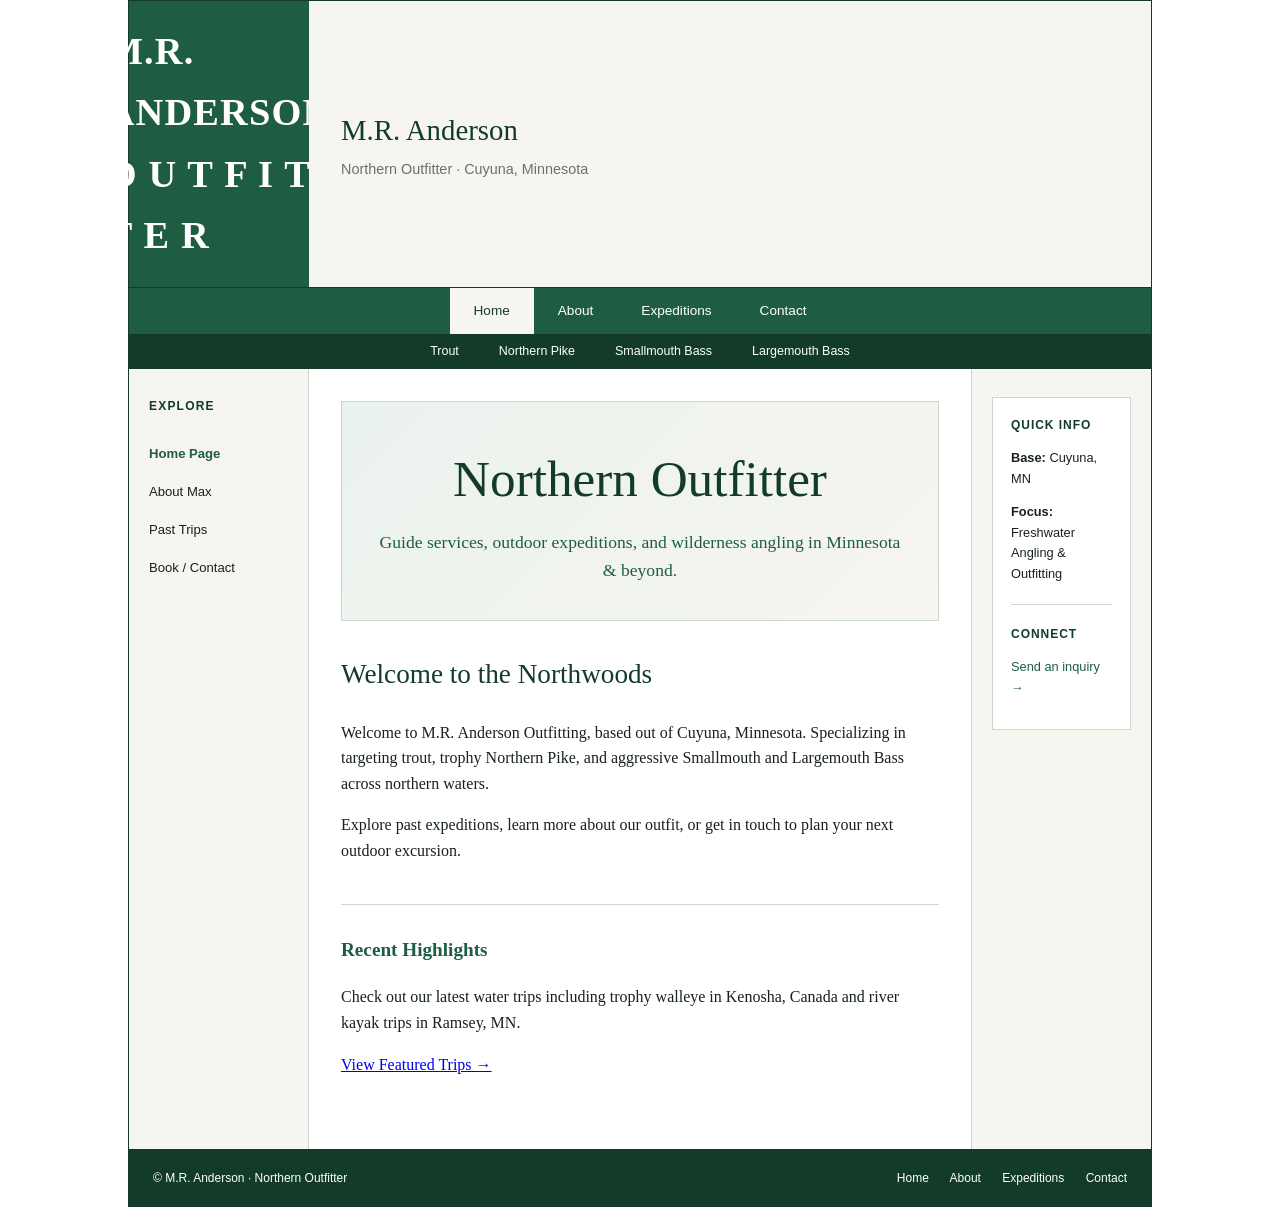
==== commit cb713103: "Update logo and navigation links in index.html" ====
--- a/index.html
+++ b/index.html
@@ -4,6 +4,9 @@
     <meta charset="UTF-8">
     <meta name="viewport" content="width=device-width, initial-scale=1.0">
     <title>Home | M.R. Anderson - Northern Outfitter</title>
+    <link rel="preconnect" href="https://fonts.googleapis.com">
+    <link rel="preconnect" href="https://fonts.gstatic.com" crossorigin>
+    <link href="https://fonts.googleapis.com/css2?family=Cinzel:wght@600;700;800&family=Plus+Jakarta+Sans:wght@400;500;600;700&display=swap" rel="stylesheet">
     <link rel="stylesheet" href="css/style.css">
     <script src="js/nav.js" defer></script>
 </head>
@@ -13,7 +16,15 @@
 
     <!-- HEADER -->
     <header class="mr-header">
-        <a href="index.html" class="mr-logo">M.R.A.</a>
+        <a href="index.html" class="mr-logo">
+            <svg class="mr-logo-icon" viewBox="0 0 24 24" fill="none" xmlns="http://www.w3.org/2000/svg">
+                <path d="M12 2L4 12H7L3 17H9V22H15V17H21L17 12H20L12 2Z" fill="currentColor"/>
+            </svg>
+            <div class="mr-logo-text">
+                <span class="mr-logo-title">M.R. ANDERSON</span>
+                <span class="mr-logo-tag">O U T F I T T E R</span>
+            </div>
+        </a>
         <div class="mr-header-copy">
             <div>
                 <h1>M.R. Anderson</h1>
@@ -33,10 +44,10 @@
     </nav>
 
     <div class="mr-secondary-nav">
-        <a href="#">Trout</a>
-        <a href="#">Northern Pike</a>
-        <a href="#">Smallmouth Bass</a>
-        <a href="#">Largemouth Bass</a>
+        <a href="portfolio.html">Trout</a>
+        <a href="portfolio.html">Northern Pike</a>
+        <a href="portfolio.html">Smallmouth Bass</a>
+        <a href="portfolio.html">Largemouth Bass</a>
     </div>
 
     <!-- MAIN GRID LAYOUT -->
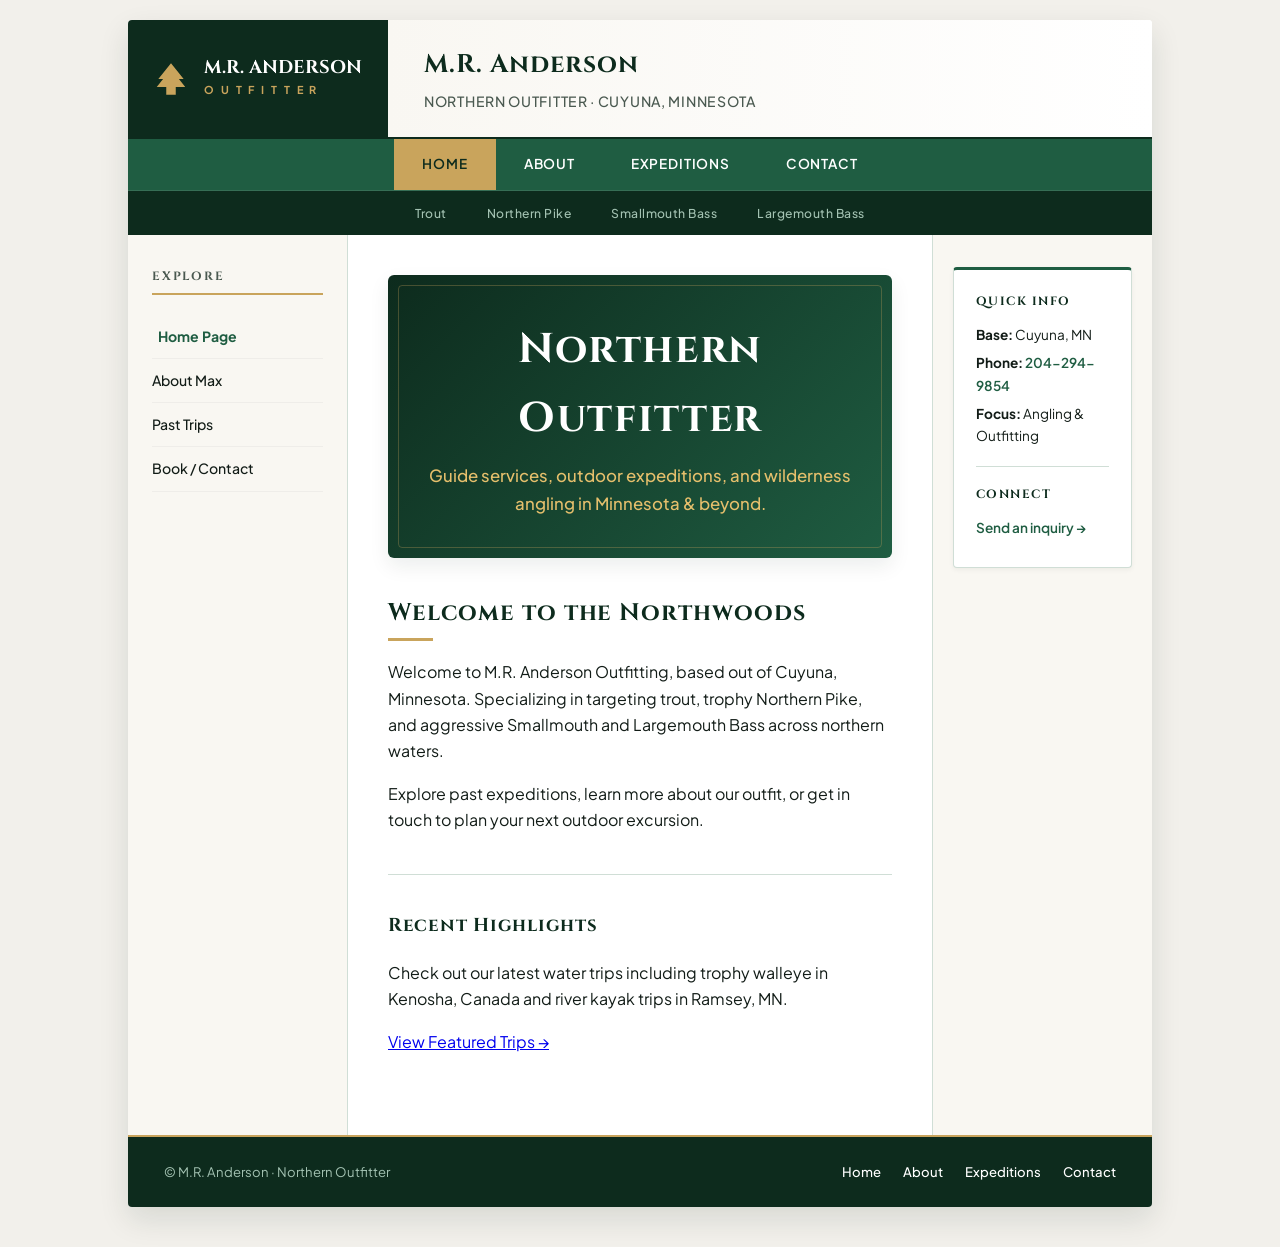
==== commit 30b0df42: "Update contact information and focus area" ====
--- a/index.html
+++ b/index.html
@@ -88,7 +88,8 @@
             <div class="mr-sticky-card">
                 <h2>Quick Info</h2>
                 <p><strong>Base:</strong> Cuyuna, MN</p>
-                <p><strong>Focus:</strong> Freshwater Angling & Outfitting</p>
+                <p><strong>Phone:</strong> <a href="tel:2042949854">204-294-9854</a></p>
+                <p><strong>Focus:</strong> Angling & Outfitting</p>
                 <hr>
                 <h2>Connect</h2>
                 <p><a href="contact.html">Send an inquiry &rarr;</a></p>
--- a/css/style.css
+++ b/css/style.css
@@ -1,34 +1,44 @@
 /* =========================================================
-   M.R. ANDERSON
-   GLOBAL WEBSITE STYLES
-   ========================================================= */
-
-
-/* =========================================================
-   COLORS
-   ========================================================= */
-
+   M.R. ANDERSON - NORTHERN OUTFITTER
+   GLOBAL STYLES & DESIGN SYSTEM
+   ========================================================= */
+
+@import url('https://fonts.googleapis.com/css2?family=Cinzel:wght@600;700;800&family=Plus+Jakarta+Sans:wght@400;500;600;700&display=swap');
+
+/* =========================================================
+   VARIABLES & DESIGN TOKENS
+   ========================================================= */
 :root {
+    /* Primary Colors */
+    --forest-deep: #0d2b1d;
     --forest-green: #1f5d42;
-    --forest-dark: #123b2a;
-    --forest-light: #eaf2ed;
-
-    --cream: #f7f5ef;
+    --forest-light: #e6efe9;
+    
+    /* Accents */
+    --gold: #c9a45c;
+    --gold-bright: #e5bf6c;
+    --copper: #b86b32;
+    
+    /* Neutrals */
+    --cream: #f9f7f2;
     --white: #ffffff;
-
-    --text: #17221c;
-    --muted: #66736b;
-
-    --border: #cbd8d0;
-
-    --gold: #c9a45c;
-}
-
-
-/* =========================================================
-   RESET
-   ========================================================= */
-
+    --text-dark: #121c17;
+    --muted: #4a5950;
+    --border: #d0ded6;
+
+    /* Typography */
+    --font-heading: 'Cinzel', Georgia, serif;
+    --font-body: 'Plus Jakarta Sans', Arial, sans-serif;
+
+    /* Depth */
+    --shadow-sm: 0 2px 5px rgba(13, 43, 29, 0.05);
+    --shadow-md: 0 8px 20px rgba(13, 43, 29, 0.08);
+    --shadow-lg: 0 12px 30px rgba(13, 43, 29, 0.12);
+}
+
+/* =========================================================
+   RESET & BASE STYLES
+   ========================================================= */
 * {
     box-sizing: border-box;
 }
@@ -40,663 +50,476 @@
 body {
     margin: 0;
     padding: 0;
-
-    background: var(--white);
-    color: var(--text);
-
-    font-family:
-        Georgia,
-        "Times New Roman",
-        serif;
-
-    line-height: 1.6;
-}
-
-
-/* =========================================================
-   10% MARGIN ON EACH SIDE
-   ========================================================= */
-
+    background-color: #f2f0eb;
+    color: var(--text-dark);
+    font-family: var(--font-body);
+    font-size: 1rem;
+    line-height: 1.65;
+    -webkit-font-smoothing: antialiased;
+}
+
+/* Typography Defaults */
+h1, h2, h3, h4 {
+    font-family: var(--font-heading);
+    letter-spacing: 0.04em;
+    color: var(--forest-deep);
+    margin-top: 0;
+}
+
+/* Focus States for Accessibility */
+a:focus-visible, 
+button:focus-visible, 
+iframe:focus-visible {
+    outline: 3px solid var(--gold);
+    outline-offset: 3px;
+}
+
+/* =========================================================
+   SITE CONTAINMENT (10% MARGIN)
+   ========================================================= */
 .mr-site-shell {
     width: 80%;
-
     margin-left: 10%;
     margin-right: 10%;
-}
-
-
-/* =========================================================
-   HEADER
-   ========================================================= */
-
+    margin-top: 20px;
+    margin-bottom: 40px;
+    box-shadow: var(--shadow-lg);
+    background: var(--white);
+    border-radius: 4px;
+    overflow: hidden;
+}
+
+/* =========================================================
+   HEADER & EMBLEM LOGO
+   ========================================================= */
 .mr-header {
     display: grid;
-
-    grid-template-columns: 180px 1fr;
-
-    min-height: 120px;
-
-    border: 1px solid var(--forest-dark);
-
+    grid-template-columns: 260px 1fr;
+    border-bottom: 2px solid var(--forest-deep);
     background: var(--white);
 }
 
-
-/* =========================================================
-   LOGO
-   ========================================================= */
-
 .mr-logo {
     display: flex;
-
+    align-items: center;
+    gap: 14px;
+    padding: 24px;
+    background: var(--forest-deep);
+    color: var(--gold);
+    text-decoration: none;
+    transition: background 0.3s ease, color 0.3s ease;
+}
+
+.mr-logo:hover {
+    background: #071911;
+    color: var(--gold-bright);
+}
+
+.mr-logo-icon {
+    width: 38px;
+    height: 38px;
+    flex-shrink: 0;
+}
+
+.mr-logo-text {
+    display: flex;
+    flex-direction: column;
+}
+
+.mr-logo-title {
+    font-family: var(--font-heading);
+    font-weight: 700;
+    font-size: 1.15rem;
+    line-height: 1.1;
+    color: var(--white);
+}
+
+.mr-logo-tag {
+    font-family: var(--font-body);
+    font-size: 0.68rem;
+    font-weight: 700;
+    letter-spacing: 0.22em;
+    color: var(--gold);
+    margin-top: 3px;
+}
+
+.mr-header-copy {
+    display: flex;
+    align-items: center;
+    padding: 24px 36px;
+    background: linear-gradient(90deg, var(--cream), var(--white));
+}
+
+.mr-header-copy h1 {
+    margin: 0 0 4px;
+    font-size: 1.6rem;
+    font-weight: 700;
+}
+
+.mr-header-copy p {
+    margin: 0;
+    color: var(--muted);
+    font-size: 0.88rem;
+    font-weight: 500;
+    text-transform: uppercase;
+    letter-spacing: 0.05em;
+}
+
+/* =========================================================
+   PRIMARY & SECONDARY NAVIGATION
+   ========================================================= */
+.mr-primary-nav {
+    display: flex;
     align-items: center;
     justify-content: center;
-
-    padding: 20px;
-
     background: var(--forest-green);
-
+    border-bottom: 1px solid rgba(255, 255, 255, 0.1);
+}
+
+.mr-primary-nav a {
+    display: block;
+    padding: 14px 28px;
     color: var(--white);
-
     text-decoration: none;
-
-    font-family:
-        "Brush Script MT",
-        "Segoe Script",
-        "Lucida Handwriting",
-        cursive;
-
-    font-size: 2.4rem;
-
+    font-family: var(--font-body);
+    font-size: 0.85rem;
     font-weight: 600;
-
-    letter-spacing: 0.03em;
-}
-
-.mr-logo:hover {
-    background: var(--forest-dark);
-}
-
-
-/* =========================================================
-   HEADER INFORMATION
-   ========================================================= */
-
-.mr-header-copy {
-    display: flex;
-
-    align-items: center;
-
-    padding: 24px 32px;
-
-    background: var(--cream);
-}
-
-.mr-header-copy h1 {
-    margin: 0 0 5px;
-
-    color: var(--forest-dark);
-
-    font-size: 1.8rem;
-
-    font-weight: 500;
-}
-
-.mr-header-copy p {
-    margin: 0;
-
-    color: var(--muted);
-
-    font-family:
-        Arial,
-        Helvetica,
-        sans-serif;
-
-    font-size: 0.9rem;
-}
-
-
-/* =========================================================
-   PRIMARY NAVIGATION
-   ========================================================= */
-
-.mr-primary-nav {
-    display: flex;
-
+    letter-spacing: 0.06em;
+    text-transform: uppercase;
+    transition: all 0.25s ease;
+}
+
+.mr-primary-nav a:hover,
+.mr-primary-nav a.is-active,
+.mr-primary-nav a.active {
+    background: var(--gold);
+    color: var(--forest-deep);
+}
+
+.mr-secondary-nav {
+    display: flex;
     align-items: center;
     justify-content: center;
-
-    border-left: 1px solid var(--forest-dark);
-    border-right: 1px solid var(--forest-dark);
-
-    background: var(--forest-green);
-}
-
-.mr-primary-nav a {
+    gap: 8px;
+    padding: 6px 0;
+    background: var(--forest-deep);
+}
+
+.mr-secondary-nav a {
     display: block;
-
-    padding: 12px 24px;
-
-    color: var(--white);
-
+    padding: 6px 16px;
+    color: #a3c2b2;
     text-decoration: none;
-
-    font-family:
-        Arial,
-        Helvetica,
-        sans-serif;
-
-    font-size: 0.85rem;
-
-    transition:
-        background 0.2s ease,
-        color 0.2s ease;
-}
-
-.mr-primary-nav a:hover,
-.mr-primary-nav a.is-active {
+    font-size: 0.76rem;
+    font-weight: 500;
+    letter-spacing: 0.04em;
+    transition: color 0.2s ease;
+}
+
+.mr-secondary-nav a:hover {
+    color: var(--gold);
+}
+
+/* =========================================================
+   THREE-COLUMN MAIN LAYOUT
+   ========================================================= */
+.mr-content-grid {
+    display: grid;
+    grid-template-columns: 220px minmax(0, 1fr) 220px;
+    min-height: 600px;
+    background: var(--white);
+}
+
+/* =========================================================
+   LEFT SIDEBAR NAVIGATION
+   ========================================================= */
+.mr-side-nav {
+    padding: 32px 24px;
     background: var(--cream);
-
-    color: var(--forest-dark);
-}
-
-
-/* =========================================================
-   SECONDARY NAVIGATION
-   ========================================================= */
-
-.mr-secondary-nav {
-    display: flex;
-
+    border-right: 1px solid var(--border);
+}
+
+.mr-side-nav h2 {
+    font-size: 0.75rem;
+    font-weight: 700;
+    letter-spacing: 0.15em;
+    text-transform: uppercase;
+    color: var(--muted);
+    margin-bottom: 20px;
+    border-bottom: 2px solid var(--gold);
+    padding-bottom: 6px;
+}
+
+.mr-side-nav a {
+    display: block;
+    padding: 10px 0;
+    color: var(--text-dark);
+    text-decoration: none;
+    font-size: 0.88rem;
+    font-weight: 500;
+    border-bottom: 1px solid rgba(0, 0, 0, 0.04);
+    transition: all 0.2s ease;
+}
+
+.mr-side-nav a:hover,
+.mr-side-nav a.is-active,
+.mr-side-nav a.active {
+    color: var(--forest-green);
+    font-weight: 700;
+    padding-left: 6px;
+}
+
+/* =========================================================
+   MAIN CONTENT AREA & HERO
+   ========================================================= */
+.mr-main {
+    padding: 40px;
+    background: var(--white);
+}
+
+.mr-hero {
+    display: flex;
     align-items: center;
     justify-content: center;
-
-    border-left: 1px solid var(--forest-dark);
-    border-right: 1px solid var(--forest-dark);
-
-    background: var(--forest-dark);
-}
-
-.mr-secondary-nav a {
-    display: block;
-
-    padding: 8px 20px;
-
+    min-height: 240px;
+    margin-bottom: 36px;
+    padding: 40px;
+    background: linear-gradient(135deg, var(--forest-deep) 0%, var(--forest-green) 100%);
+    border-radius: 6px;
     color: var(--white);
-
-    text-decoration: none;
-
-    font-family:
-        Arial,
-        Helvetica,
-        sans-serif;
-
-    font-size: 0.78rem;
-}
-
-.mr-secondary-nav a:hover,
-.mr-secondary-nav a.is-active {
-    background: var(--cream);
-
-    color: var(--forest-dark);
-}
-
-
-/* =========================================================
-   MAIN THREE-COLUMN LAYOUT
-   ========================================================= */
-
-.mr-content-grid {
-    display: grid;
-
-    grid-template-columns:
-        180px
-        minmax(0, 1fr)
-        180px;
-
-    min-height: 550px;
-
-    border:
-        1px solid
-        var(--forest-dark);
-
-    border-top: 0;
-}
-
-
-/* =========================================================
-   LEFT NAVIGATION
-   ========================================================= */
-
-.mr-side-nav {
-    padding: 28px 20px;
-
-    background: var(--cream);
-
-    border-right:
-        1px solid
-        var(--border);
-}
-
-.mr-side-nav h2 {
-    margin:
-        0 0 18px;
-
-    color: var(--forest-dark);
-
-    font-family:
-        Arial,
-        Helvetica,
-        sans-serif;
-
-    font-size: 0.75rem;
-
-    letter-spacing: 0.1em;
-
-    text-transform: uppercase;
-}
-
-.mr-side-nav a {
-    display: block;
-
-    padding: 8px 0;
-
-    color: var(--text);
-
-    text-decoration: none;
-
-    font-family:
-        Arial,
-        Helvetica,
-        sans-serif;
-
-    font-size: 0.82rem;
-
-    border-bottom:
-        1px solid
-        transparent;
-}
-
-.mr-side-nav a:hover,
-.mr-side-nav a.is-active {
-    color: var(--forest-green);
-
-    font-weight: 700;
-}
-
-
-/* =========================================================
-   MAIN CONTENT
-   ========================================================= */
-
-.mr-main {
-    min-width: 0;
-
-    padding: 32px;
-
-    background: var(--white);
-}
-
-.mr-main h2 {
-    margin-top: 0;
-
-    color: var(--forest-dark);
-
-    font-size: 1.7rem;
-
+    text-align: center;
+    box-shadow: var(--shadow-md);
+    position: relative;
+    overflow: hidden;
+}
+
+.mr-hero::after {
+    content: "";
+    position: absolute;
+    inset: 0;
+    border: 1px solid rgba(201, 164, 92, 0.3);
+    margin: 10px;
+    border-radius: 4px;
+    pointer-events: none;
+}
+
+.mr-hero h2 {
+    color: var(--white);
+    font-size: clamp(1.8rem, 3.5vw, 2.6rem);
+    font-weight: 700;
+    margin-bottom: 10px;
+}
+
+.mr-hero p {
+    color: var(--gold-bright);
+    font-size: 1.05rem;
     font-weight: 500;
-}
-
-.mr-main h3 {
-    color: var(--forest-green);
-
-    font-size: 1.2rem;
-}
-
-.mr-main p {
-    max-width: 750px;
-}
-
-
-/* =========================================================
-   HERO
-   ========================================================= */
-
-.mr-hero {
-    display: flex;
-
-    align-items: center;
-    justify-content: center;
-
-    min-height: 220px;
-
-    margin-bottom: 32px;
-
-    padding: 32px;
-
-    background:
-        linear-gradient(
-            135deg,
-            var(--forest-light),
-            var(--cream)
-        );
-
-    border:
-        1px solid
-        var(--border);
-
-    text-align: center;
-}
-
-.mr-hero h2 {
-    margin: 0;
-
-    color: var(--forest-dark);
-
-    font-size:
-        clamp(
-            2rem,
-            4vw,
-            3.2rem
-        );
-
-    font-weight: 500;
-}
-
-.mr-hero p {
-    margin:
-        8px auto 0;
-
-    color: var(--forest-green);
-
-    font-size: 1.1rem;
-}
-
-
-/* =========================================================
-   CONTENT SECTIONS
-   ========================================================= */
+    max-width: 600px;
+    margin: 0 auto;
+}
 
 .mr-section {
     margin-bottom: 40px;
 }
 
+.mr-section h2 {
+    font-size: 1.5rem;
+    position: relative;
+    padding-bottom: 8px;
+    margin-bottom: 18px;
+}
+
+.mr-section h2::after {
+    content: "";
+    position: absolute;
+    bottom: 0;
+    left: 0;
+    width: 45px;
+    height: 3px;
+    background: var(--gold);
+}
+
 .mr-divider {
     width: 100%;
-
     height: 1px;
-
-    margin: 30px 0;
-
+    margin: 36px 0;
     background: var(--border);
 }
 
-
-/* =========================================================
-   RIGHT STICKY COLUMN
-   ========================================================= */
-
+/* =========================================================
+   FORM CONTAINER
+   ========================================================= */
+.mr-form-wrapper {
+    width: 100%;
+    margin-top: 24px;
+    border: 1px solid var(--border);
+    border-radius: 6px;
+    overflow: hidden;
+    box-shadow: var(--shadow-sm);
+    background: var(--white);
+}
+
+.mr-form-wrapper iframe {
+    width: 100%;
+    height: 800px;
+    border: none;
+}
+
+/* =========================================================
+   RIGHT STICKY SIDEBAR
+   ========================================================= */
 .mr-sticky-content {
-    padding: 28px 20px;
-
+    padding: 32px 20px;
     background: var(--cream);
-
-    border-left:
-        1px solid
-        var(--border);
+    border-left: 1px solid var(--border);
 }
 
 .mr-sticky-card {
     position: sticky;
-
-    top: 20px;
-
-    padding: 18px;
-
+    top: 24px;
+    padding: 22px;
     background: var(--white);
-
-    border:
-        1px solid
-        var(--border);
-
-    font-family:
-        Arial,
-        Helvetica,
-        sans-serif;
-
-    font-size: 0.8rem;
+    border: 1px solid var(--border);
+    border-top: 3px solid var(--forest-green);
+    border-radius: 4px;
+    box-shadow: var(--shadow-sm);
 }
 
 .mr-sticky-card h2 {
-    margin-top: 0;
-
-    color: var(--forest-dark);
-
     font-size: 0.75rem;
-
-    letter-spacing: 0.08em;
-
+    font-weight: 700;
+    letter-spacing: 0.12em;
     text-transform: uppercase;
+    color: var(--forest-deep);
+    margin-bottom: 12px;
+}
+
+.mr-sticky-card p {
+    font-size: 0.85rem;
+    margin: 6px 0;
 }
 
 .mr-sticky-card a {
     color: var(--forest-green);
-
+    font-weight: 600;
     text-decoration: none;
 }
 
 .mr-sticky-card a:hover {
+    color: var(--copper);
     text-decoration: underline;
 }
 
 .mr-sticky-card hr {
-    margin: 20px 0;
-
+    margin: 18px 0;
     border: 0;
-
-    border-top:
-        1px solid
-        var(--border);
-}
-
+    border-top: 1px solid var(--border);
+}
 
 /* =========================================================
    FOOTER
    ========================================================= */
-
 .mr-footer {
     display: flex;
-
     flex-wrap: wrap;
-
     align-items: center;
     justify-content: space-between;
-
-    gap: 15px;
-
-    padding: 18px 24px;
-
-    border:
-        1px solid
-        var(--forest-dark);
-
-    background: var(--forest-dark);
-
+    gap: 16px;
+    padding: 24px 36px;
+    background: var(--forest-deep);
+    color: #a3c2b2;
+    font-size: 0.82rem;
+    border-top: 2px solid var(--gold);
+}
+
+.mr-footer a {
+    margin-left: 20px;
     color: var(--white);
-
-    font-family:
-        Arial,
-        Helvetica,
-        sans-serif;
-
-    font-size: 0.75rem;
-}
-
-.mr-footer a {
-    margin-left: 18px;
-
-    color: var(--white);
-
     text-decoration: none;
+    font-weight: 500;
+    transition: color 0.2s ease;
 }
 
 .mr-footer a:hover {
     color: var(--gold);
-
-    text-decoration: underline;
-}
-
-
-/* =========================================================
-   MOBILE MENU BUTTON
-   ========================================================= */
-
+}
+
+/* =========================================================
+   MOBILE RESPONSIVE RULES
+   ========================================================= */
 .mr-mobile-toggle {
     display: none;
-
     width: 100%;
-
-    padding: 12px;
-
+    padding: 14px;
     border: 0;
-
-    background: var(--forest-green);
-
-    color: var(--white);
-
-    font-family:
-        Arial,
-        Helvetica,
-        sans-serif;
-
-    font-size: 0.9rem;
-
-    font-weight: 600;
-
+    background: var(--forest-deep);
+    color: var(--gold);
+    font-family: var(--font-heading);
+    font-size: 0.95rem;
+    font-weight: 700;
+    letter-spacing: 0.08em;
+    text-transform: uppercase;
     cursor: pointer;
 }
 
-
-/* =========================================================
-   MOBILE RESPONSIVE
-   ========================================================= */
-
-@media (max-width: 900px) {
-
+@media (max-width: 960px) {
     .mr-site-shell {
-        width: 90%;
-
-        margin-left: 5%;
-        margin-right: 5%;
-    }
-
+        width: 94%;
+        margin-left: 3%;
+        margin-right: 3%;
+        margin-top: 10px;
+    }
 
     .mr-header {
         grid-template-columns: 1fr;
     }
 
-
-    .mr-logo {
-        min-height: 90px;
-    }
-
-
     .mr-mobile-toggle {
         display: block;
     }
 
-
     .mr-primary-nav {
         display: none;
-
         flex-direction: column;
-
-        align-items: stretch;
-    }
-
+    }
 
     .mr-primary-nav.is-open {
         display: flex;
     }
 
-
     .mr-primary-nav a {
         text-align: center;
-    }
-
+        width: 100%;
+        border-bottom: 1px solid rgba(255, 255, 255, 0.05);
+    }
 
     .mr-content-grid {
         grid-template-columns: 1fr;
     }
 
-
     .mr-side-nav {
         border-right: 0;
-
-        border-bottom:
-            1px solid
-            var(--border);
-    }
-
+        border-bottom: 1px solid var(--border);
+    }
 
     .mr-sticky-content {
         border-left: 0;
-
-        border-top:
-            1px solid
-            var(--border);
-    }
-
+        border-top: 1px solid var(--border);
+    }
 
     .mr-main {
-        padding: 24px;
-    }
-
-}
-
-
-/* =========================================================
-   SMALL PHONES
-   ========================================================= */
+        padding: 28px 20px;
+    }
+}
 
 @media (max-width: 550px) {
-
-    .mr-site-shell {
-        width: 94%;
-
-        margin-left: 3%;
-        margin-right: 3%;
-    }
-
-
-    .mr-header-copy {
-        padding: 20px;
-    }
-
-
-    .mr-main {
-        padding: 20px;
-    }
-
-
-    .mr-hero {
-        min-height: 180px;
-
-        padding: 20px;
-    }
-
-
     .mr-footer {
         flex-direction: column;
-
         align-items: flex-start;
     }
-
 
     .mr-footer a {
         margin-left: 0;
-
         margin-right: 16px;
     }
-
-}
+}
